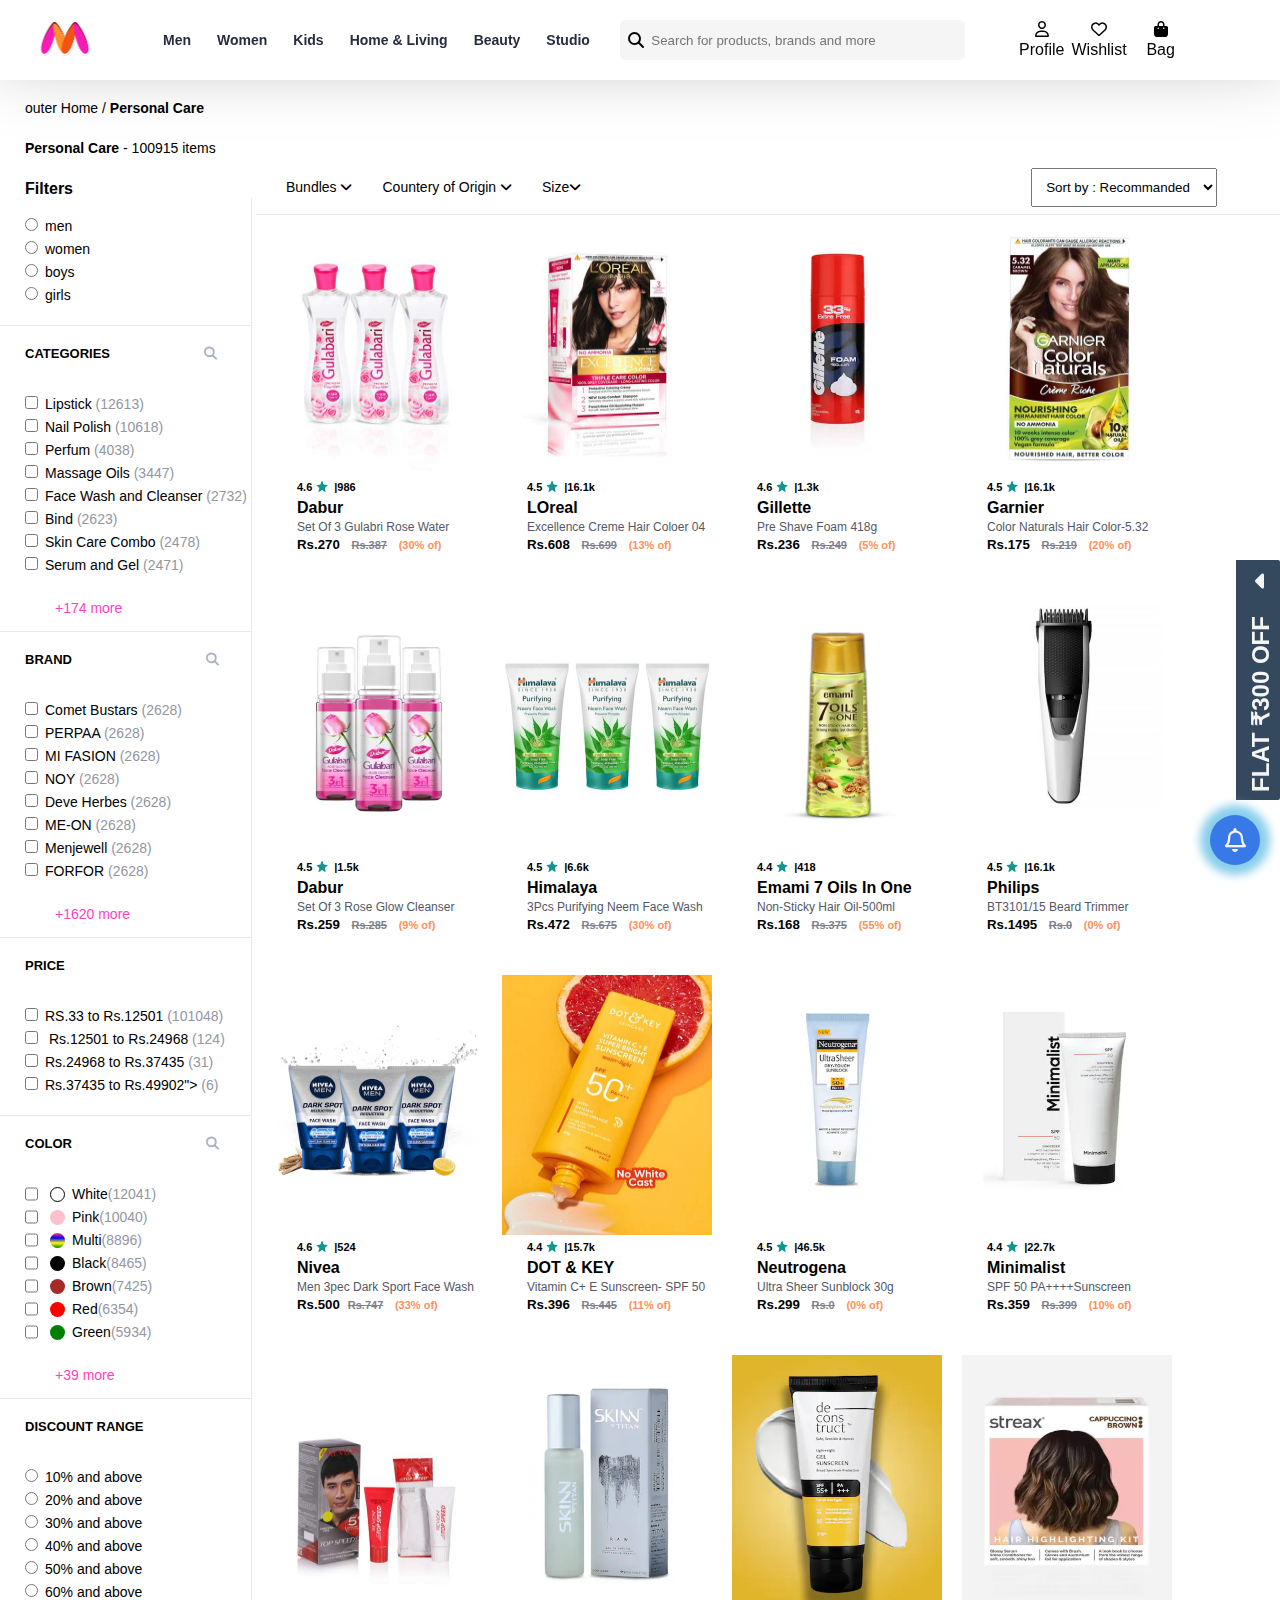
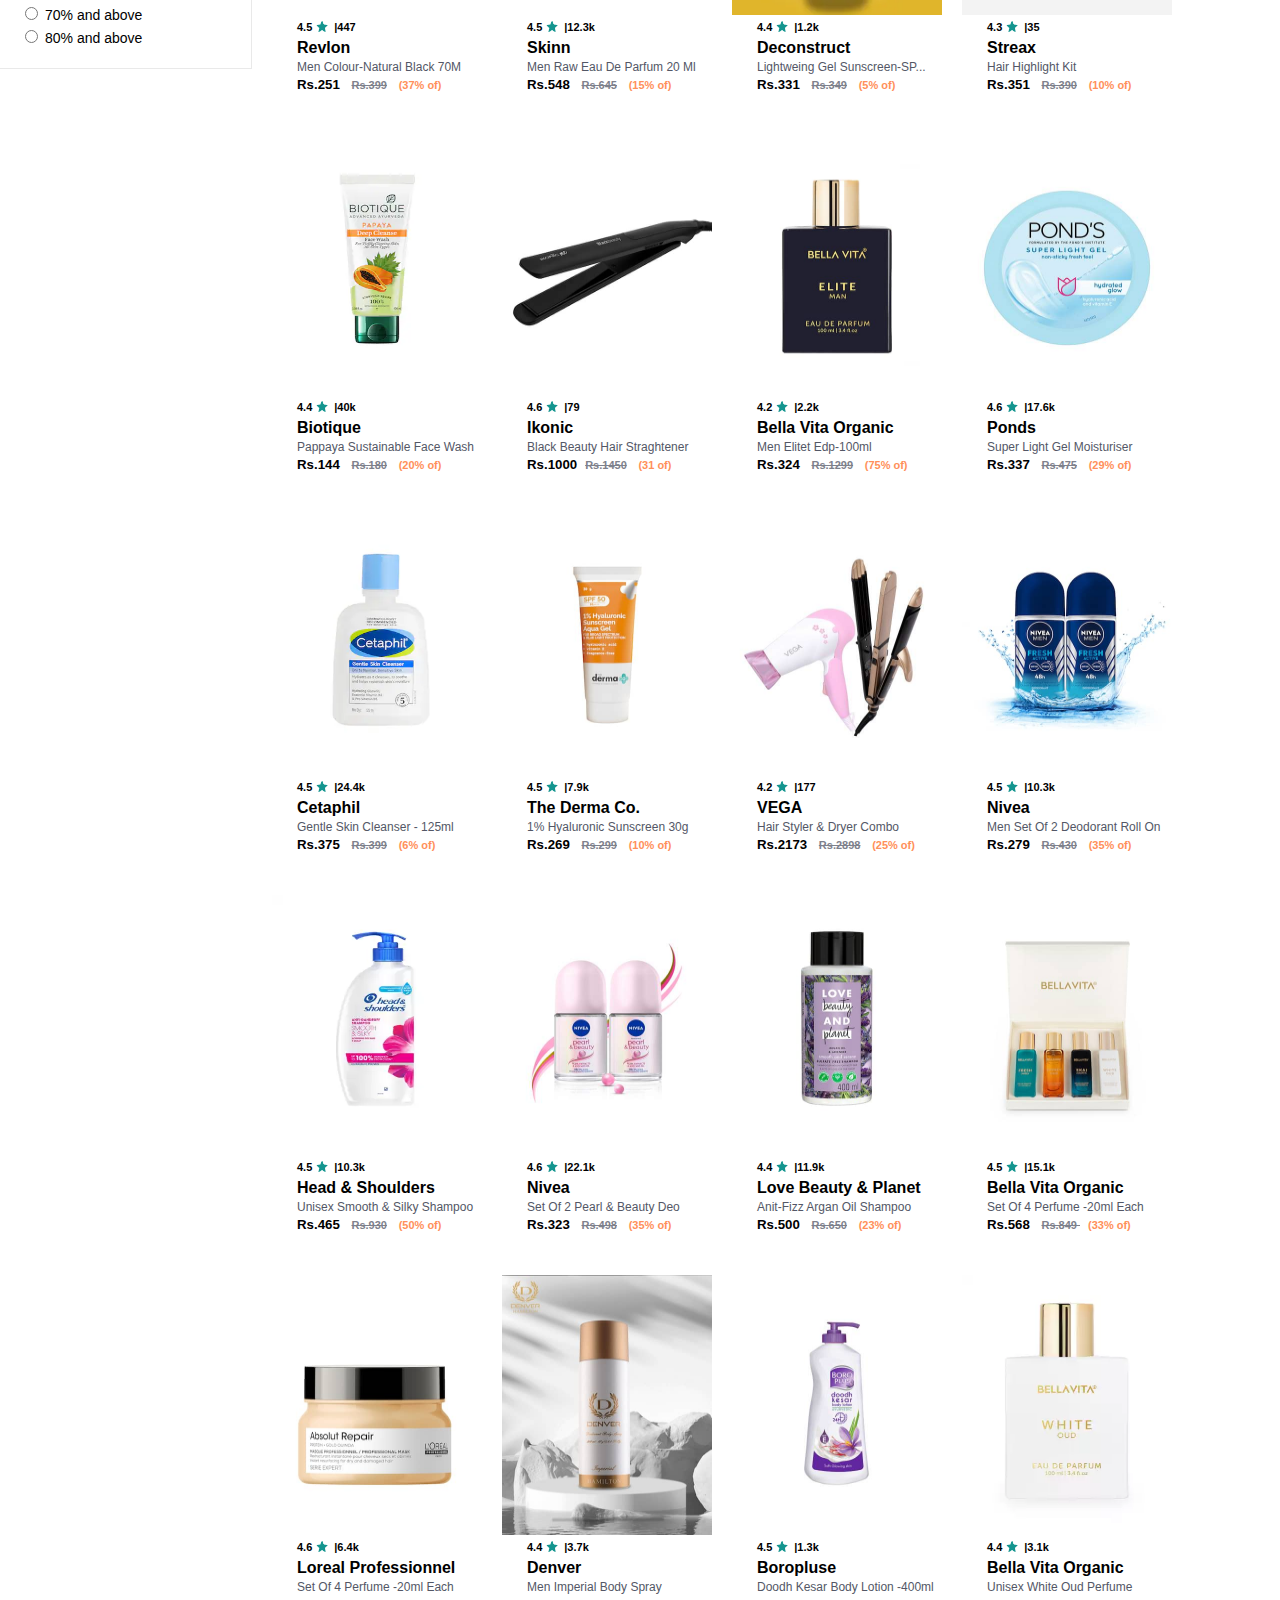
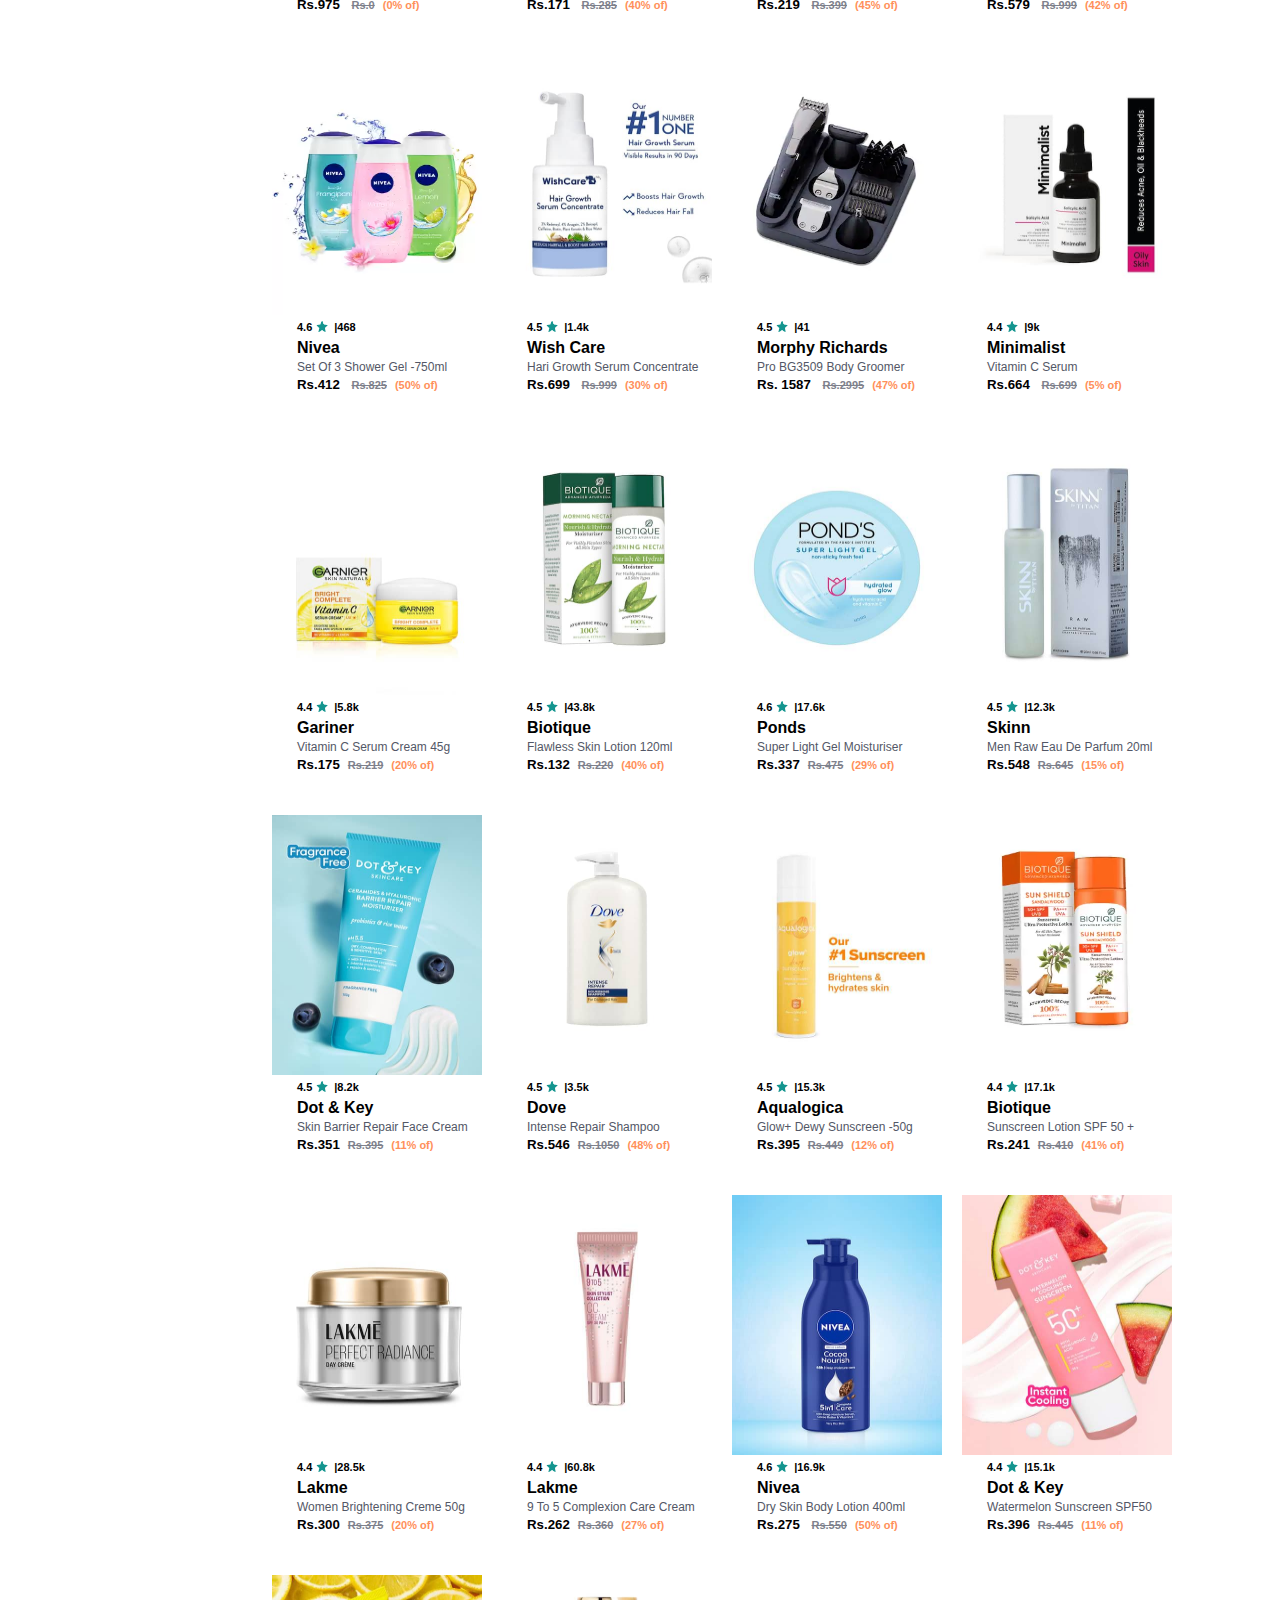
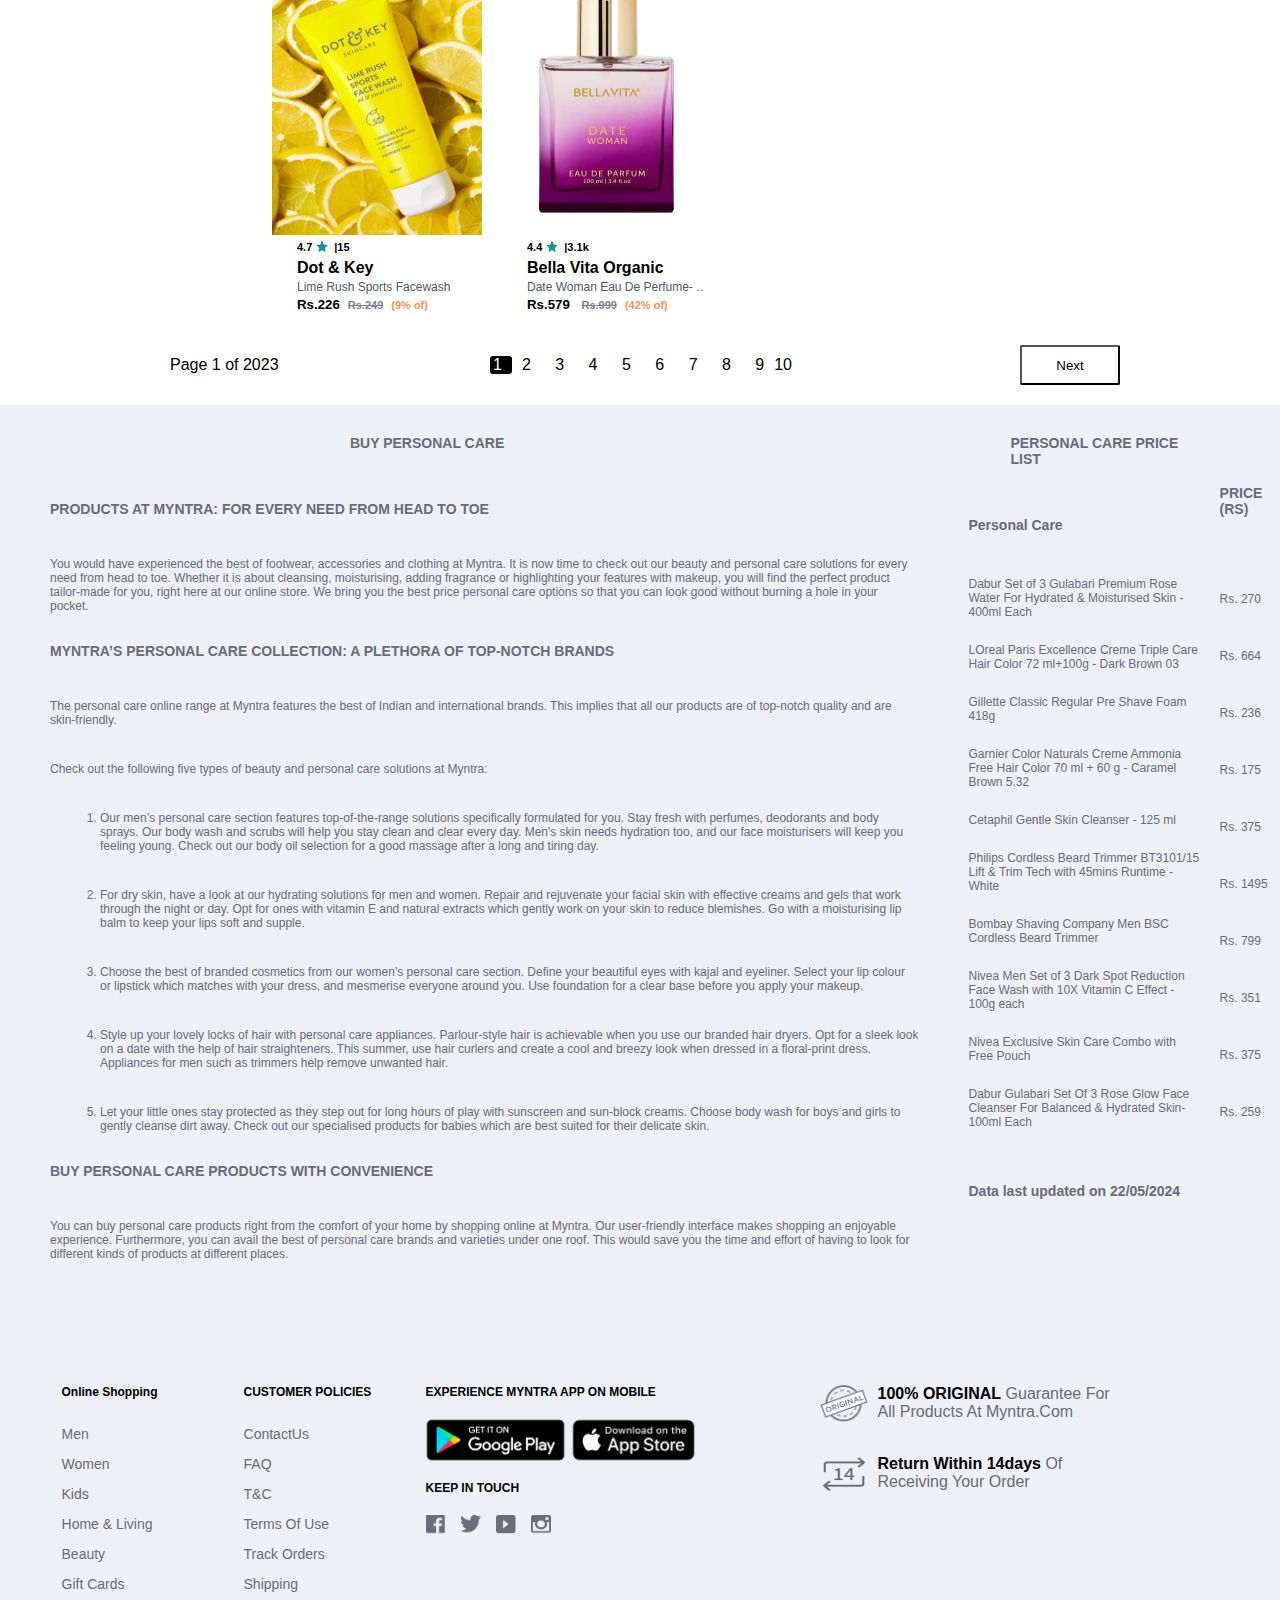
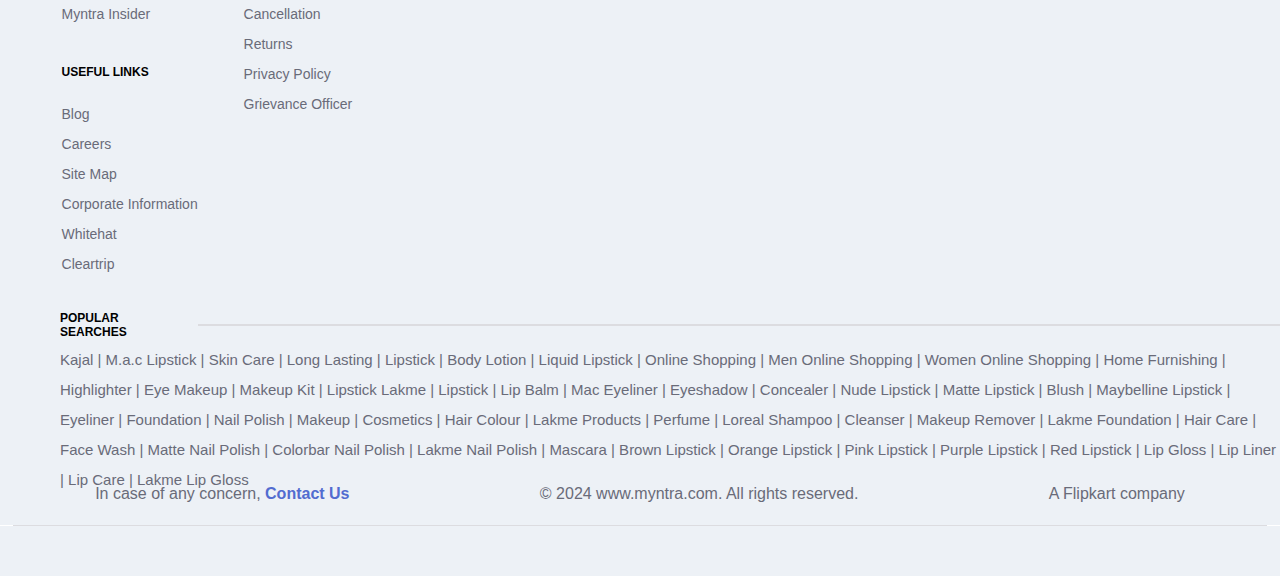
==== Beauty Products.html @ e8048ef2 "first websitet" ====
<html>

<head>
    <link rel="icon" href="imges/download_processed.png" type="imag/x-icon">
    <title>Buy Personal Care & Beauty Products Online at Best Price | Myntra</title>
    <link rel="stylesheet" href="css/styel.css">
    <link rel="stylesheet" href="https://cdnjs.cloudflare.com/ajax/libs/font-awesome/6.5.2/css/all.min.css" />
</head>

<body>

    <!-- header start -->
    <header>
        <a href="index.html">
            <div class="for-log"></div>
        </a>
        <div class="for-nav">
            <ul>
                <a href="">
                    <li>men</li>
                </a>
                <a href="women.html">
                    <li>women</li>
                </a>
                <a href="">
                    <li>kids</li>
                </a>
                <a href="Home and Living.html">
                    <li>home & living</li>
                </a>
                <a href="Beauty Products.html">
                    <li>beauty</li>
                </a>
                <a href="">
                    <li>studio</li>
                </a>
            </ul>
        </div>
        <div class="for-input">
            <div class="for-icon">
                <i class="fa-solid fa-magnifying-glass"></i>
            </div>
            <div class="for-main-input">
                <input type="text" placeholder="Search for products, brands and more">
            </div>
        </div>
        <div class="side-logo">

            <a href="">
                <div class="side-icon"> <i class="fa-regular fa-user"></i> Profile</div>
            </a>
            <a href="">
                <div class="side-icon"> <i class="fa-regular fa-heart"></i>Wishlist</div>
            </a>
            <a href="">
                <div class="side-icon"> <i class="fa-solid fa-bag-shopping"></i> Bag</div>
            </a>

        </div>
    </header>
    <!-- hedar end -->
    <!-- row1 start -->
    <div class="home-persol-care">outer

        <a href=""> Home / </a>
        <a href=""> <span style="font-weight: bold; color: black;">Personal Care</span></a>
    </div>
    <!-- row1 end -->

    <!-- row2 start -->
    <div class="home-persol-care"> <span style="font-weight: bold;"> Personal Care</span>
        - 100915 items</div>
    <!-- row2 end -->
    <div class="left-h">
        <h4 style="padding-left: 25px;">Filters</h4>
        <ul>
            <li>
                <input type="radio" value="same" name="kuch bhi" style="margin-right: 7px;"><a href="">men</a>
            </li>
            <li>
                <input type="radio" value="same" name="kuch bhi" style="margin-right: 7px;"><a href="">women</a>
            </li>
            <li>
                <input type="radio" value="same" name="kuch bhi" style="margin-right: 7px;"><a href="">boys</a>
            </li>
            <li>
                <input type="radio" value="same" name="kuch bhi" style="margin-right: 7px;"><a href="">girls</a>
            </li>
        </ul>
        <h3>CATEGORIES <span class="mag"><a href=""><i class="fa-solid fa-magnifying-glass"></i></a></span></h3>
        <ul>
            <li>
                <input type="checkbox" style="margin-right: 7px;"><a href="">Lipstick</a> <span
                    style="color: #94969f;">(12613)</span>
            </li>
            <li>
                <input type="checkbox" style="margin-right: 7px;"><a href="">Nail Polish</a> <span
                    style="color: #94969f;">(10618)</span>
            </li>
            <li>
                <input type="checkbox" style="margin-right: 7px;"><a href="">Perfum</a> <span
                    style="color: #94969f;">(4038)</span>
            </li>
            <li>
                <input type="checkbox" style="margin-right: 7px;"><a href="">Massage Oils</a> <span
                    style="color: #94969f;">(3447)</span>
            </li>
            <li>
                <input type="checkbox" style="margin-right: 7px;"><a href="">Face Wash and Cleanser</a> <span
                    style="color: #94969f;">(2732)</span>
            </li>
            <li>
                <input type="checkbox" style="margin-right: 7px;"><a href="">Bind</a> <span
                    style="color: #94969f;">(2623)</span>
            </li>
            <li>
                <input type="checkbox" style="margin-right: 7px;"><a href="">Skin Care Combo</a> <span
                    style="color: #94969f;">(2478)</span>
            </li>
            <li>
                <input type="checkbox" style="margin-right: 7px;"><a href="">Serum and Gel</a> <span
                    style="color: #94969f;">(2471)</span>
            </li>
            <p><a href="">+174 more</a></p>
        </ul>
        <h3>BRAND <span class="mag1"> <a href=""> <i class="fa-solid fa-magnifying-glass"></i></a> </span> </h3>
        <ul>
            <li>
                <input type="checkbox" style="margin-right: 7px;"><a href="">Comet Bustars</a> <span
                    style="color: #94969f;">(2628)</span>
            </li>
            <li>
                <input type="checkbox" style="margin-right: 7px;"><a href="">PERPAA</a> <span
                    style="color: #94969f;">(2628)</span>
            </li>
            <li>
                <input type="checkbox" style="margin-right: 7px;"><a href="">MI FASION</a> <span
                    style="color: #94969f;">(2628)</span>
            </li>
            <li>
                <input type="checkbox" style="margin-right: 7px;"><a href="">NOY</a> <span
                    style="color: #94969f;">(2628)</span>
            </li>
            <li>
                <input type="checkbox" style="margin-right: 7px;"><a href="">Deve Herbes</a> <span
                    style="color: #94969f;">(2628)</span>
            </li>
            <li>
                <input type="checkbox" style="margin-right: 7px;"><a href="">ME-ON</a> <span
                    style="color: #94969f;">(2628)</span>
            </li>
            <li>
                <input type="checkbox" style="margin-right: 7px;"><a href="">Menjewell</a> <span
                    style="color: #94969f;">(2628)</span>
            </li>
            <li>
                <input type="checkbox" style="margin-right: 7px;"><a href="">FORFOR</a> <span
                    style="color: #94969f;">(2628)</span>
            </li>
            <p><a href="">+1620 more</a></p>
        </ul>
        <h3>PRICE</h3>
        <ul>
            <li>
                <input type="checkbox" style="margin-right: 7px;"><a href="">RS.33 to Rs.12501</a> <span
                    style="color: #94969f;">(101048)</span>
            </li>
            <li>
                <input type="checkbox" style="margin-right: 7px;"><a href=""> Rs.12501 to Rs.24968</a> <span
                    style="color: #94969f;">(124)</span>
            </li>
            <li>
                <input type="checkbox" style="margin-right: 7px;"><a href="">Rs.24968 to Rs.37435</a> <span
                    style="color: #94969f;">(31)</span>
            </li>
            <li>
                <input type="checkbox" style="margin-right: 7px;"><a href="">Rs.37435 to Rs.49902"></a> <span
                    style="color: #94969f;">(6)</span>
            </li>
        </ul>
        <h3>COLOR <span class="mag1"><a href=""> <i class="fa-solid fa-magnifying-glass"></i></a></span></h3>
        <ul class="cb">
            <li>
                <input type="checkbox" style="margin-right: 12px;">
                <div class="circle" style="background-color: white; border: 1px solid black;"></div><a href="">White</a>
                <span style="color: #94969f;">(12041)</span>
            </li>
            <li>
                <input type="checkbox" style="margin-right: 12px;">
                <div class="circle" style="background-color: pink;"></div><a href="">Pink</a> <span
                    style="color: #94969f;">(10040)</span>
            </li>
            <li>
                <input type="checkbox" style="margin-right: 12px;">
                <div class="circle1"></div><a href="">Multi</a> <span style="color: #94969f;">(8896)</span>
            </li>
            <li>
                <input type="checkbox" style="margin-right: 12px;">
                <div class="circle" style="background-color: black;"></div><a href="">Black</a> <span
                    style="color: #94969f;">(8465)</span>
            </li>
            <li>
                <input type="checkbox" style="margin-right: 12px;">
                <div class="circle" style="background-color: brown;"></div><a href="">Brown</a> <span
                    style="color: #94969f;">(7425)</span>
            </li>
            <li>
                <input type="checkbox" style="margin-right: 12px;">
                <div class="circle" style="background-color: red;"></div><a href="">Red</a> <span
                    style="color: #94969f;">(6354)</span>
            </li>
            <li>
                <input type="checkbox" style="margin-right: 12px;">
                <div class="circle" style="background-color: green;"></div><a href="">Green</a> <span
                    style="color: #94969f;">(5934)</span>
            </li>
            <p><a href="">+39 more</a></p>
        </ul>
        <h3>DISCOUNT RANGE</h3>
        <ul>
            <li>
                <input type="radio" style="margin-right: 7px;" value="same"><a href="">10% and above</a>
            </li>
            <li>
                <input type="radio" style="margin-right: 7px;" value="same"><a href="">20% and above</a>
            </li>
            <li>
                <input type="radio" style="margin-right: 7px;" value="same"><a href="">30% and above</a>
            </li>
            <li>
                <input type="radio" style="margin-right: 7px;" value="same"><a href="">40% and above</a>
            </li>
            <li>
                <input type="radio" style="margin-right: 7px;" value="same"><a href="">50% and above</a>
            </li>
            <li>
                <input type="radio" style="margin-right: 7px;" value="same"><a href="">60% and above</a>
            </li>
            <li>
                <input type="radio" style="margin-right: 7px;" value="same"><a href="">70% and above</a>
            </li>
            <li>
                <input type="radio" style="margin-right: 7px;" value="same"><a href="">80% and above</a>
            </li>
        </ul>
    </div>
    <div class="right-h">
        <div>
            <p><a href="">Bundles <span><i class="fa-solid fa-angle-down"></i></span></a></p>
        </div>
        <div>
            <p><a href="">Countery of Origin <span><i class="fa-solid fa-angle-down"></i></span></a></p>
        </div>
        <div>
            <p><a href="">Size<span><i class="fa-solid fa-angle-down"></i></span></a></p>
        </div>
        <div class="os">
            <select style="padding: 10px;">
                <option> Sort by : <span style="font-weight: bold;">Recommanded</span></option>
                <option>Recommanded</option>
                <option>What's New</option>
                <option> Popularity </option>
            </select>
        </div>
    </div>
    <div class="right-h2">

        <div class="kat">
            <a href=""><img
                    src="imges/07709a9c-7da8-499a-8779-025ff24c00141666175707023-Dabur-Set-of-3-Gulabari-Premium-Rose-Water-For-All-Skin-Type-1.jpg"
                    class="ktimg"></a>
            <div class="wls">
                4.6 <div class="jhg"></div>|986
            </div>
            <h4>dabur</h4>
            <p>set of 3 gulabri rose water</p>
            <h5>Rs.270 <span
                    style="color: #7e818c; font-size: 11px; padding: 0px 8px; text-decoration: line-through;">Rs.387</span>
                <span style="color: #ff905a; font-size: 11px;">(30% of)</span>
            </h5>
        </div>

        <div class="kat">
            <a href=""><img
                    src="imges/18bdc7a8-4fc5-4fd9-96fd-d21afe2199711700132247420-LOreal-Paris-Excellence-Creme-Triple-Care-Hair-Color-72-ml10-1.jpg"
                    class="ktimg"></a>
            <div class="wls">
                4.5<div class="jhg"></div>|16.1k
            </div>
            <h4>LOreal</h4>
            <p>excellence Creme hair coloer 04</p>
            <h5>Rs.608 <span
                    style="color: #7e818c; font-size: 11px; padding: 0px 8px; text-decoration: line-through;">Rs.699</span>
                <span style="color: #ff905a; font-size: 11px;">(13% of)</span>
            </h5>
        </div>
        <div class="kat">
            <a href=""><img
                    src="imges/27ceea8f-8477-4835-83d6-cc144f7101d51624534309335-Gillette-Men-Shaving-Essentials-9541624534308494-1.webp"
                    class="ktimg"></a>
            <div class="wls">
                4.6<div class="jhg"></div>|1.3k
            </div>
            <h4>gillette</h4>
            <p> pre shave foam 418g</p>
            <h5>Rs.236 <span
                    style="color: #7e818c; font-size: 11px; padding: 0px 8px; text-decoration: line-through;">Rs.249</span>
                <span style="color: #ff905a; font-size: 11px;">(5% of)</span>
            </h5>
        </div>

        <div class="kat">
            <a href=""><img
                    src="imges/b9d91904-6e23-4ea5-a55e-b791c8e044081688382133305GarnierColorNaturalsCremeAmmoniaFreeHairColor70ml60g-Caramel1 (1).jpg"
                    class="ktimg"></a>
            <div class="wls">
                4.5<div class="jhg"></div>|16.1k
            </div>
            <h4>garnier</h4>
            <p>color naturals hair color-5.32</p>
            <h5>Rs.175 <span
                    style="color: #7e818c; font-size: 11px; padding: 0px 8px; text-decoration: line-through;">Rs.219</span>
                <span style="color: #ff905a; font-size: 11px;">(20% of)</span>
            </h5>
        </div>


        <div class="kat">
            <a href=""><img
                    src="imges/962f017f-6373-4ab8-94c9-d5fb4090c09b1695986592655DaburGulabariSetOf3RoseGlowFaceCleanserForBalancedHydratedSk1.webp"
                    class="ktimg"></a>
            <div class="wls">
                4.5<div class="jhg"></div>|1.5k
            </div>
            <h4>dabur</h4>
            <p>set of 3 rose glow cleanser</p>
            <h5>Rs.259 <span
                    style="color: #7e818c; font-size: 11px; padding: 0px 8px; text-decoration: line-through;">Rs.285</span>
                <span style="color: #ff905a; font-size: 11px;">(9% of)</span>
            </h5>
        </div>

        <div class="kat">
            <a href=""><img
                    src="imges/6820c712-6096-47a3-9a28-dd697e4cd46a1700116224101HimalayaSetof3PurifyingNeemFaceWashwithNeemTurmeric-150mleac1.jpg"
                    class="ktimg"></a>
            <div class="wls">
                4.5<div class="jhg"></div>|6.6k
            </div>
            <h4>himalaya</h4>
            <p>3Pcs purifying neem face wash</p>
            <h5>Rs.472 <span
                    style="color: #7e818c; font-size: 11px; padding: 0px 8px; text-decoration: line-through;">Rs.675</span>
                <span style="color: #ff905a; font-size: 11px;">(30% of)</span>
            </h5>
        </div>

        <div class="kat">
            <a href=""><img
                    src="imges/817491ef-96b6-47b1-85b4-75c434710c4f1702881131962-Emami-7-OILS-IN-ONE-Non-Sticky-Hair-Oil-500ml-82517028811316-1.jpg"
                    class="ktimg"></a>
            <div class="wls">
                4.4<div class="jhg"></div>|418
            </div>
            <h4>emami 7 oils in one </h4>
            <p>non-sticky hair oil-500ml</p>
            <h5>Rs.168 <span
                    style="color: #7e818c; font-size: 11px; padding: 0px 8px; text-decoration: line-through;">Rs.375</span>
                <span style="color: #ff905a; font-size: 11px;">(55% of)</span>
            </h5>
        </div>

        <div class="kat">
            <a href=""><img
                    src="imges/e97689dd-24fb-4336-bba7-8b1ea7bb302f1633932426722-Philips-Men-BT310115-Series-3000-Beard-Trimmer---White-25616-1 (1).jpg"
                    class="ktimg"></a>
            <div class="wls">
                4.5<div class="jhg"></div>|16.1k
            </div>
            <h4>philips</h4>
            <p>BT3101/15 beard trimmer</p>
            <h5>Rs.1495 <span
                    style="color: #7e818c; font-size: 11px; padding: 0px 8px; text-decoration: line-through;">Rs.0</span>
                <span style="color: #ff905a; font-size: 11px;">(0% of)</span>
            </h5>
        </div>
        <div class="kat">
            <a href=""><img
                    src="imges/6a4ee65b-cf17-481c-8300-b3e19ab623461704882809974-Nivea-Men-Set-of-3-Dark-Spot-Reduction-Face-Wash-with-10X-Vi-1.jpg"
                    class="ktimg"></a>
            <div class="wls">
                4.6<div class="jhg"></div>|524
            </div>
            <h4>nivea</h4>
            <p>men 3pec dark sport face wash</p>
            <h5>Rs.500<span
                    style="color: #7e818c; font-size: 11px; padding: 0px 8px; text-decoration: line-through;">Rs.747</span>
                <span style="color: #ff905a; font-size: 11px;">(33% of)</span>
            </h5>
        </div>
        <div class="kat">
            <a href=""><img
                    src="imges/be76b165-2f9b-49c0-9a83-88d91b8964bd1715751325481-DOT--KEY-Vitamin-C--E-Sunscreen-SPF-50-PA-For-Glowing-Skin-1-1.jpg"
                    class="ktimg"></a>
            <div class="wls">
                4.4<div class="jhg"></div>|15.7k
            </div>
            <h4>DOT & KEY</h4>
            <p>vitamin c+ e sunscreen- SPF 50</p>
            <h5>Rs.396 <span
                    style="color: #7e818c; font-size: 11px; padding: 0px 8px; text-decoration: line-through;">Rs.445</span>
                <span style="color: #ff905a; font-size: 11px;">(11% of)</span>
            </h5>
        </div>
        <div class="kat">
            <a href=""><img
                    src="imges/775ed51d-cd8d-4845-a1f7-c2744b7365bf1711966508754-Neutrogena-UltraSheer-Dry-Touch-Sunblock---Sunscreen-SPF-50--1.webp"
                    class="ktimg"></a>
            <div class="wls">
                4.5<div class="jhg"></div>|46.5k
            </div>
            <h4>neutrogena</h4>
            <p>ultra sheer sunblock 30g</p>
            <h5>Rs.299 <span
                    style="color: #7e818c; font-size: 11px; padding: 0px 8px; text-decoration: line-through;">Rs.0</span>
                <span style="color: #ff905a; font-size: 11px;">(0% of)</span>
            </h5>
        </div>
        <div class="kat">
            <a href=""><img
                    src="imges/b66e8e05-af1a-4b10-897d-883a396e1b3f1693992445497-Minimalist-SPF-50-PA-Multi-Vitamin-Sunscreen-427169399244520-1.webp"
                    class="ktimg"></a>
            <div class="wls">
                4.4<div class="jhg"></div>|22.7k
            </div>
            <h4>minimalist</h4>
            <p>SPF 50 PA++++Sunscreen</p>
            <h5>Rs.359 <span
                    style="color: #7e818c; font-size: 11px; padding: 0px 8px; text-decoration: line-through;">Rs.399</span>
                <span style="color: #ff905a; font-size: 11px;">(10% of)</span>
            </h5>
        </div>

        <div class="kat">
            <a href=""><img
                    src="imges/b42179c5-ff0c-4104-8e98-3883dd3f3f8b1616674705614-Revlon-Women-Hair-Colour-2071616674705021-1.jpg"
                    class="ktimg"></a>
            <div class="wls">
                4.5<div class="jhg"></div>|447
            </div>
            <h4>revlon</h4>
            <p>men colour-natural black 70M</p>
            <h5>Rs.251 <span
                    style="color: #7e818c; font-size: 11px; padding: 0px 8px; text-decoration: line-through;">Rs.399</span>
                <span style="color: #ff905a; font-size: 11px;">(37% of)</span>
            </h5>
        </div>
        <div class="kat">
            <a href=""><img
                    src="imges/23eb9529-24f3-43ea-94c5-26cc89c517221658221866613SKINNbyTitanMenRawEaudeParfum20ml1.webp"
                    class="ktimg"></a>
            <div class="wls">
                4.5<div class="jhg"></div>|12.3k
            </div>
            <h4>skinn</h4>
            <p>men raw eau de parfum 20 ml</p>
            <h5>Rs.548 <span
                    style="color: #7e818c; font-size: 11px; padding: 0px 8px; text-decoration: line-through;">Rs.645</span>
                <span style="color: #ff905a; font-size: 11px;">(15% of)</span>
            </h5>
        </div>

        <div class="kat">
            <a href=""><img
                    src="imges/f43c3a1b-c99c-4d49-a31a-6a925495e6951710502180299-deconstruct-Lightweight-Gel-Sunscreen-SPF-55-PA-50gm-9501710-14 (1).webp"
                    class="ktimg"></a>
            <div class="wls">
                4.4<div class="jhg"></div>|1.2k
            </div>
            <h4>deconstruct</h4>
            <p>lightweing gel sunscreen-SP...</p>
            <h5>Rs.331 <span
                    style="color: #7e818c; font-size: 11px; padding: 0px 8px; text-decoration: line-through;">Rs.349</span>
                <span style="color: #ff905a; font-size: 11px;">(5% of)</span>
            </h5>
        </div>
        <div class="kat">
            <a href=""><img
                    src="imges/aae170bd-505a-41b6-a38c-8989df3a0cc21715255936675-Streax-DIY-Application-Hair-Highlighting-Kit---Cappuccino-Br-1.webp"
                    class="ktimg"></a>
            <div class="wls">
                4.3<div class="jhg"></div>|35
            </div>
            <h4>streax</h4>
            <p>hair highlight kit</p>
            <h5>Rs.351 <span
                    style="color: #7e818c; font-size: 11px; padding: 0px 8px; text-decoration: line-through;">Rs.390</span>
                <span style="color: #ff905a; font-size: 11px;">(10% of)</span>
            </h5>
        </div>

        <div class="kat">
            <a href=""><img
                    src="imges/3c6e6a2c-aab8-464d-aeaa-814608088f1d1702294084838BiotiqueBioPapayaVisiblyFlawlessSkinSustainableFaceWashForAl1 (1).webp"
                    class="ktimg"></a>
            <div class="wls">
                4.4<div class="jhg"></div>|40k
            </div>
            <h4>biotique</h4>
            <p>pappaya sustainable face wash</p>
            <h5>Rs.144 <span
                    style="color: #7e818c; font-size: 11px; padding: 0px 8px; text-decoration: line-through;">Rs.180</span>
                <span style="color: #ff905a; font-size: 11px;">(20% of)</span>
            </h5>
        </div>


        <div class="kat">
            <a href=""><img
                    src="imges/b23e1ba2-fb6a-4037-83b5-db14c7d5fe121706075396160-Ikonic-Me-Black-Beauty-Ceramic-Coated-Floating-Plates-Hair-I-1.jpg"
                    class="ktimg"></a>
            <div class="wls">
                4.6<div class="jhg"></div>|79
            </div>
            <h4>ikonic</h4>
            <p>black beauty hair straghtener</p>
            <h5>Rs.1000<span
                    style="color: #7e818c; font-size: 11px; padding: 0px 8px; text-decoration: line-through;">Rs.1450</span>
                <span style="color: #ff905a; font-size: 11px;">(31 of)</span>
            </h5>
        </div>

        <div class="kat">
            <a href=""><img
                    src="imges/cd661bc2-6af8-4dbd-a4cd-63ecba04a7ce1696485197779StreaxSetof2HairSerumPhilipsHairDryerFreeGiftsSmashboxWomenP1 (1).jpg"
                    class="ktimg"></a>
            <div class="wls">
                4.2<div class="jhg"></div>|2.2k
            </div>
            <h4>bella vita organic</h4>
            <p>men elitet edp-100ml</p>
            <h5>Rs.324 <span
                    style="color: #7e818c; font-size: 11px; padding: 0px 8px; text-decoration: line-through;">Rs.1299</span>
                <span style="color: #ff905a; font-size: 11px;">(75% of)</span>
            </h5>
        </div>

        <div class="kat">
            <a href=""><img
                    src="imges/0e57e019-feb6-401e-a776-f08b373660e61653305050341-Ponds-Super-Light-Gel-Oil-Free-Moisturiser-With-Hyaluronic-A-1.jpg"
                    class="ktimg"></a>
            <div class="wls">
                4.6<div class="jhg"></div>|17.6k
            </div>
            <h4>ponds</h4>
            <p>super light gel moisturiser</p>
            <h5>Rs.337 <span
                    style="color: #7e818c; font-size: 11px; padding: 0px 8px; text-decoration: line-through;">Rs.475</span>
                <span style="color: #ff905a; font-size: 11px;">(29% of)</span>
            </h5>
        </div>


        <div class="kat">
            <a href=""><img
                    src="imges/3584bf5f-d3ee-4013-b961-824cbb335af61691475792332-Cetaphil-Gentle-Skin-Cleanser---125-ml-9391691475791959-1.webp"
                    class="ktimg"></a>
            <div class="wls">
                4.5<div class="jhg"></div>|24.4k
            </div>
            <h4>cetaphil</h4>
            <p>gentle skin cleanser - 125ml</p>
            <h5>Rs.375 <span
                    style="color: #7e818c; font-size: 11px; padding: 0px 8px; text-decoration: line-through;">Rs.399</span>
                <span style="color: #ff905a; font-size: 11px;">(6% of)</span>
            </h5>
        </div>

        <div class="kat">
            <a href=""><img
                    src="imges/91870122-9b75-4442-a3b3-c03f373c74f81705646371839-The-Derma-co-Unisex-Face-Sunscreen-9901705646371740-1.jpg"
                    class="ktimg"></a>
            <div class="wls">
                4.5<div class="jhg"></div>|7.9k
            </div>
            <h4> the derma co.</h4>
            <p>1% hyaluronic sunscreen 30g</p>
            <h5>Rs.269 <span
                    style="color: #7e818c; font-size: 11px; padding: 0px 8px; text-decoration: line-through;">Rs.299</span>
                <span style="color: #ff905a; font-size: 11px;">(10% of)</span>
            </h5>
        </div>



        <div class="kat">
            <a href=""><img
                    src="imges/59373c7e-2bcc-4d7f-9908-d63a8b457ac11687337777717-VEGA-Ultimate-Hair-Styling-3-In-1-Hair-Styler--Dryer-Combo-V-1.jpg"
                    class="ktimg"></a>
            <div class="wls">
                4.2<div class="jhg"></div>|177
            </div>
            <h4> VEGA</h4>
            <p>hair styler & dryer combo</p>
            <h5>Rs.2173 <span
                    style="color: #7e818c; font-size: 11px; padding: 0px 8px; text-decoration: line-through;">Rs.2898</span>
                <span style="color: #ff905a; font-size: 11px;">(25% of)</span>
            </h5>
        </div>



        <div class="kat">
            <a href=""><img
                    src="imges/6512b242-16e0-471a-8b76-61dc0c8d021e1704882781477-Nivea-Men-Set-Of-2-Fresh-Active-Deodorant-Roll-On-with-Ocean-1.jpg"
                    class="ktimg"></a>
            <div class="wls">
                4.5<div class="jhg"></div>|10.3k
            </div>
            <h4> nivea</h4>
            <p>men set of 2 deodorant roll on </p>
            <h5>Rs.279 <span
                    style="color: #7e818c; font-size: 11px; padding: 0px 8px; text-decoration: line-through;">Rs.430</span>
                <span style="color: #ff905a; font-size: 11px;">(35% of)</span>
            </h5>
        </div>



        <div class="kat">
            <a href=""><img
                    src="imges/87d0a455-f14a-4bf8-b828-3e07d07d1bc61711538844621-Head--Shoulders-Uniseex-Anti-Dandruff-Smooth--Silky-Shampoo--1.webp"
                    class="ktimg"></a>
            <div class="wls">
                4.5<div class="jhg"></div>|10.3k
            </div>
            <h4> head & shoulders</h4>
            <p>unisex smooth & silky shampoo </p>
            <h5>Rs.465 <span
                    style="color: #7e818c; font-size: 11px; padding: 0px 8px; text-decoration: line-through;">Rs.930</span>
                <span style="color: #ff905a; font-size: 11px;">(50% of)</span>
            </h5>
        </div>


        <div class="kat">
            <a href=""><img
                    src="imges/2323e531-e0f4-4dc5-878d-95240d64a5b61704882798880-Nivea-Women-Set-Of-2-Pearl--Beauty-Deodorant-Roll-On-with-Av-1.jpg"
                    class="ktimg"></a>
            <div class="wls">
                4.6<div class="jhg"></div>|22.1k
            </div>
            <h4>nivea</h4>
            <p>set of 2 pearl & beauty deo </p>
            <h5>Rs.323 <span
                    style="color: #7e818c; font-size: 11px; padding: 0px 8px; text-decoration: line-through;">Rs.498</span>
                <span style="color: #ff905a; font-size: 11px;">(35% of)</span>
            </h5>
        </div>

        <div class="kat">
            <a href=""><img
                    src="imges/504b4d1e-664b-46bd-a97c-f4e99612427c1715158232595-Love-Beauty--Planet-Smooth--Serene-Anti-Frizz-Argan-Oil-Sham-1 (1).jpg"
                    class="ktimg"></a>
            <div class="wls">
                4.4<div class="jhg"></div>|11.9k
            </div>
            <h4>love beauty & planet</h4>
            <p>anit-fizz argan oil shampoo</p>
            <h5>Rs.500 <span
                    style="color: #7e818c; font-size: 11px; padding: 0px 8px; text-decoration: line-through;">Rs.650</span></span>
                <span style="color: #ff905a; font-size: 11px;">(23% of)</span>
            </h5>
        </div>


        <div class="kat">
            <a href=""><img
                    src="imges/59f8b7f6-e5a2-43ef-899e-eb2bfa970d1c1713522048892-Bella-Vita-Organic-Luxury-Set-of-4-Perfume---20ml-each-11717-1 (1).jpg"
                    class="ktimg"></a>
            <div class="wls">
                4.5<div class="jhg"></div>|15.1k
            </div>
            <h4>bella vita organic</h4>
            <p>set of 4 perfume -20ml each</p>
            <h5>Rs.568 <span
                    style="color: #7e818c; font-size: 11px; padding: 0px 8px; text-decoration: line-through;">Rs.849
                </span><span style="color: #ff905a; font-size: 11px;">(33% of)</span></h5>
        </div>



        <div class="kat">
            <a href=""><img
                    src="imges/de676bbc-cbe4-433a-a3b2-401831f851fe1704280023267-LOreal-Professionnel-Absolut-Repair-Hair-Mask-with-Gold-Quin-1.jpg"
                    class="ktimg"></a>
            <div class="wls">
                4.6<div class="jhg"></div>|6.4k
            </div>
            <h4>loreal professionnel</h4>
            <p>set of 4 perfume -20ml each</p>
            <h5>Rs.975 <span
                    style="color: #7e818c; font-size: 11px; padding: 0px 8px; text-decoration: line-through;">Rs.0</span><span
                    style="color: #ff905a; font-size: 11px;">(0% of)</span></h5>
        </div>

        <div class="kat">
            <a href=""><img
                    src="imges/65db9427-b189-4406-bb2f-b0ad6c1a305a1678861765524-Denver-Men-Imperial-Deodorant-Body-Spray-200-ml-460167886176-5.jpg"
                    class="ktimg"></a>
            <div class="wls">
                4.4<div class="jhg"></div>|3.7k
            </div>
            <h4>denver</h4>
            <p>men imperial body spray</p>
            <h5>Rs.171 <span
                    style="color: #7e818c; font-size: 11px; padding: 0px 8px; text-decoration: line-through;">Rs.285</span><span
                    style="color: #ff905a; font-size: 11px;">(40% of)</span></h5>
        </div>

        <div class="kat">
            <a href=""><img
                    src="imges/a157dfae-63ad-4294-bb8a-8e14a78963d91697101706486-BOROPLUS-Doodh-Kesar-Body-Lotion-with-Vitamin-E-for-Soft-Glo-1.jpg"
                    class="ktimg"></a>
            <div class="wls">
                4.5<div class="jhg"></div>|1.3k
            </div>
            <h4>boropluse</h4>
            <p>doodh kesar body lotion -400ml</p>
            <h5>Rs.219 <span
                    style="color: #7e818c; font-size: 11px; padding: 0px 8px; text-decoration: line-through;">Rs.399</span><span
                    style="color: #ff905a; font-size: 11px;">(45% of)</span></h5>
        </div>

        <div class="kat">
            <a href=""><img
                    src="imges/cd2ecf63-eb67-48af-a9f1-e558d19bb0961712318149787-Bella-Vita-Organic-Unisex-White-Oud-Perfume-100-ml-497171231-1.webp"
                    class="ktimg"></a>
            <div class="wls">
                4.4<div class="jhg"></div>|3.1k
            </div>
            <h4>bella vita organic</h4>
            <p>unisex white oud perfume</p>
            <h5>Rs.579 <span
                    style="color: #7e818c; font-size: 11px; padding: 0px 8px; text-decoration: line-through;">Rs.999</span><span
                    style="color: #ff905a; font-size: 11px;">(42% of)</span></h5>
        </div>

        <div class="kat">
            <a href=""><img
                    src="imges/19773293-1a34-4330-814a-1c9d9bef69371704882788174-Nivea-Set-Of-3-Shower-Gel---Water-Lily--Oil--Lemon--Oil--Fra-1.webp"
                    class="ktimg"></a>
            <div class="wls">
                4.6<div class="jhg"></div>|468
            </div>
            <h4>nivea</h4>
            <p>set of 3 shower gel -750ml</p>
            <h5>Rs.412 <span
                    style="color: #7e818c; font-size: 11px; padding: 0px 8px; text-decoration: line-through;">Rs.825</span><span
                    style="color: #ff905a; font-size: 11px;">(50% of)</span></h5>
        </div>

        <div class="kat">
            <a href=""><img
                    src="imges/a394ea26-c725-4198-a275-160bc4f6770a1710919657377-WishCare-Hair-Growth-Serum-Concentrate---30ml-15217109196569-1 (1).jpg"
                    class="ktimg"></a>
            <div class="wls">
                4.5<div class="jhg"></div>|1.4k
            </div>
            <h4>wish care</h4>
            <p>hari growth serum concentrate</p>
            <h5>Rs.699 <span
                    style="color: #7e818c; font-size: 11px; padding: 0px 8px; text-decoration: line-through;">Rs.999</span><span
                    style="color: #ff905a; font-size: 11px;">(30% of)</span></h5>
        </div>

        <div class="kat">
            <a href=""><img
                    src="imges/15ab52f9-7c15-4ba3-8de9-4f7531af4ed71689071469743-Morphy-Richards-Kingsman-Pro-BG3509-12-in-1-Body-Groomer---B-1 (1).webp"
                    class="ktimg"></a>
            <div class="wls">
                4.5<div class="jhg"></div>|41
            </div>
            <h4>morphy richards</h4>
            <p>pro BG3509 body groomer</p>
            <h5>Rs. 1587 <span
                    style="color: #7e818c; font-size: 11px; padding: 0px 8px; text-decoration: line-through;">Rs.2995</span><span
                    style="color: #ff905a; font-size: 11px;">(47% of)</span></h5>
        </div>

        <div class="kat">
            <a href=""><img
                    src="imges/ac943184-9297-40fb-be05-97924c67b0331650618299775Minimalist2SalicylicAcidSerumBHA30ml1.jpg"
                    class="ktimg"></a>
            <div class="wls">
                4.4<div class="jhg"></div>|9k
            </div>
            <h4>minimalist</h4>
            <p>vitamin c serum</p>
            <h5>Rs.664 <span
                    style="color: #7e818c; font-size: 11px; padding: 0px 8px; text-decoration: line-through;">Rs.699</span><span
                    style="color: #ff905a; font-size: 11px;">(5% of)</span></h5>
        </div>

        <div class="kat">
            <a href=""><img
                    src="imges/449885ab-b317-4ce0-99e4-9425d5d237061689057095611-Garnier-Bright-Complete-Vitamin-C-Serum-Cream-45-g-376168905-1 (1).jpg"
                    class="ktimg"></a>
            <div class="wls">
                4.4<div class="jhg"></div>|5.8k
            </div>
            <h4>gariner</h4>
            <p>vitamin c serum cream 45g</p>
            <h5>Rs.175<span
                    style="color: #7e818c; font-size: 11px; padding: 0px 8px; text-decoration: line-through;">Rs.219</span><span
                    style="color: #ff905a; font-size: 11px;">(20% of)</span></h5>
        </div>

        <div class="kat">
            <a href=""><img
                    src="imges/eff0bd09-ae05-4d8f-9e39-7462eb45423e1702294086327BiotiqueBioMorningNectarFlawlessSustainableSkinLotion120ml1.jpg"
                    class="ktimg"></a>
            <div class="wls">
                4.5<div class="jhg"></div>|43.8k
            </div>
            <h4>biotique</h4>
            <p>flawless skin lotion 120ml</p>
            <h5>Rs.132<span
                    style="color: #7e818c; font-size: 11px; padding: 0px 8px; text-decoration: line-through;">Rs.220</span><span
                    style="color: #ff905a; font-size: 11px;">(40% of)</span></h5>
        </div>


        <div class="kat">
            <a href=""><img
                    src="imges/0e57e019-feb6-401e-a776-f08b373660e61653305050341-Ponds-Super-Light-Gel-Oil-Free-Moisturiser-With-Hyaluronic-A-1.jpg"
                    class="ktimg"></a>
            <div class="wls">
                4.6<div class="jhg"></div>|17.6k
            </div>
            <h4>ponds</h4>
            <p>super light gel moisturiser</p>
            <h5>Rs.337<span
                    style="color: #7e818c; font-size: 11px; padding: 0px 8px; text-decoration: line-through;">Rs.475</span><span
                    style="color: #ff905a; font-size: 11px;">(29% of)</span></h5>
        </div>

        <div class="kat">
            <a href=""><img
                    src="imges/23eb9529-24f3-43ea-94c5-26cc89c517221658221866613SKINNbyTitanMenRawEaudeParfum20ml1.jpg"
                    class="ktimg"></a>
            <div class="wls">
                4.5<div class="jhg"></div>|12.3k
            </div>
            <h4>skinn</h4>
            <p>men raw eau de parfum 20ml</p>
            <h5>Rs.548<span
                    style="color: #7e818c; font-size: 11px; padding: 0px 8px; text-decoration: line-through;">Rs.645</span><span
                    style="color: #ff905a; font-size: 11px;">(15% of)</span></h5>
        </div>

        <div class="kat">
            <a href=""><img
                    src="imges/9337aad9-a883-463b-adcb-090e14fca4091715751309856-DOT--KEY-Barrier-Repair-Hydrating-pH55-Face-Cream-with-Ceram-1.jpg"></a>
            <div class="wls">
                4.5<div class="jhg"></div>|8.2k
            </div>
            <h4>dot & key</h4>
            <p>skin barrier repair face cream</p>
            <h5>Rs.351<span
                    style="color: #7e818c; font-size: 11px; padding: 0px 8px; text-decoration: line-through;">Rs.395</span><span
                    style="color: #ff905a; font-size: 11px;">(11% of)</span></h5>
        </div>

        <div class="kat">
            <a href=""><img
                    src="imges/94b4a46a-49a3-4cbc-b965-36830c1f0d361685618997734DoveIntenseRepairShampoo1l1.jpg"></a>
            <div class="wls">
                4.5<div class="jhg"></div>|3.5k
            </div>
            <h4>dove</h4>
            <p>intense repair shampoo</p>
            <h5>Rs.546<span
                    style="color: #7e818c; font-size: 11px; padding: 0px 8px; text-decoration: line-through;">Rs.1050</span><span
                    style="color: #ff905a; font-size: 11px;">(48% of)</span></h5>
        </div>

        <div class="kat">
            <a href=""><img
                    src="imges/173df608-da82-42f4-b95a-6a3921fe80c31712052704722-Aqualogica-Glow-Dewy-SPF-50-PA-Sunscreen-With-UVAB--Blue-Lig-11.jpg"></a>
            <div class="wls">
                4.5<div class="jhg"></div>|15.3k
            </div>
            <h4>aqualogica</h4>
            <p>glow+ dewy sunscreen -50g</p>
            <h5>Rs.395<span
                    style="color: #7e818c; font-size: 11px; padding: 0px 8px; text-decoration: line-through;">Rs.449</span><span
                    style="color: #ff905a; font-size: 11px;">(12% of)</span></h5>
        </div>



        <div class="kat">
            <a href=""><img
                    src="imges/7907236e-cc24-4b3f-835f-750d46ea85611702294082326BiotiqueBioSandalwoodUltraSoothingUVAUVBSunscreenLotionSPF501.webp"></a>
            <div class="wls">
                4.4<div class="jhg"></div>|17.1k
            </div>
            <h4>biotique</h4>
            <p>sunscreen lotion SPF 50 +</p>
            <h5>Rs.241<span
                    style="color: #7e818c; font-size: 11px; padding: 0px 8px; text-decoration: line-through;">Rs.410</span><span
                    style="color: #ff905a; font-size: 11px;">(41% of)</span></h5>
        </div>

        <div class="kat">
            <a href=""><img
                    src="imges/8f50385f-bebc-4884-8ffa-c3199886e6511696595756096-Lakme-Absolute-Perfect-Radiance-Skin-Brightening-Light-Creme-1.jpg"></a>
            <div class="wls">
                4.4<div class="jhg"></div>|28.5k
            </div>
            <h4>lakme</h4>
            <p>women brightening creme 50g</p>
            <h5>Rs.300<span
                    style="color: #7e818c; font-size: 11px; padding: 0px 8px; text-decoration: line-through;">Rs.375</span><span
                    style="color: #ff905a; font-size: 11px;">(20% of)</span></h5>
        </div>

        <div class="kat">
            <a href=""><img
                    src="imges/95057b22-f197-4199-852f-40a77a53e6131713172619516-Lakme-9-to-5-Complexion-Care-SPF-30-CC-Cream---Beige-30-g-45-1.jpg"></a>
            <div class="wls">
                4.4<div class="jhg"></div>|60.8k
            </div>
            <h4>lakme</h4>
            <p>9 to 5 complexion care cream</p>
            <h5>Rs.262<span
                    style="color: #7e818c; font-size: 11px; padding: 0px 8px; text-decoration: line-through;">Rs.360</span><span
                    style="color: #ff905a; font-size: 11px;">(27% of)</span></h5>
        </div>


        <div class="kat">
            <a href=""><img
                    src="imges/aec57586-f352-4ba8-9d5f-4800dedde5441705404334791-Nivea-Unisex-Cocoa-Nourish-48h-Deep-Moisturising-For-Very-Dr-1.jpg"
                    class="ktimg"></a>
            <div class="wls">
                4.6<div class="jhg"></div>|16.9k
            </div>
            <h4>nivea</h4>
            <p>dry skin body lotion 400ml</p>
            <h5>Rs.275 <span
                    style="color: #7e818c; font-size: 11px; padding: 0px 8px; text-decoration: line-through;">Rs.550</span><span
                    style="color: #ff905a; font-size: 11px;">(50% of)</span></h5>
        </div>

        <div class="kat">
            <a href=""><img
                    src="imges/6baee8ab-96d5-47a5-8902-531bb47192201711970099835-DOT--KEY-Watermelon-Hyaluronic-SPF-50-PA-Dewy--100-No-White--1.jpg"></a>
            <div class="wls">
                4.4<div class="jhg"></div>|15.1k
            </div>
            <h4>dot & key</h4>
            <p>watermelon sunscreen SPF50</p>
            <h5>Rs.396<span
                    style="color: #7e818c; font-size: 11px; padding: 0px 8px; text-decoration: line-through;">Rs.445</span><span
                    style="color: #ff905a; font-size: 11px;">(11% of)</span></h5>
        </div>

        <div class="kat">
            <a href=""><img
                    src="imges/002f8043-8205-4785-8f03-947dd3a962981711533300453DotKeyLimeRushSportsFacewash-100ml1.jpg"></a>
            <div class="wls">
                4.7<div class="jhg"></div>|15
            </div>
            <h4>dot & key</h4>
            <p>lime rush sports facewash</p>
            <h5>Rs.226<span
                    style="color: #7e818c; font-size: 11px; padding: 0px 8px; text-decoration: line-through;">Rs.249</span><span
                    style="color: #ff905a; font-size: 11px;">(9% of)</span></h5>
        </div>


        <div class="kat">
            <a href=""><img
                    src="imges/9f9098a7-d352-4925-a178-db5632cb6e061712318228668-Bella-Vita-Organic-Date-Woman-Eau-De-Parfum---100-ml-4851712-1 (2).jpg"
                    class="ktimg"></a>
            <div class="wls">
                4.4<div class="jhg"></div>|3.1k
            </div>
            <h4>bella vita organic</h4>
            <p>date woman eau de perfume- ..</p>
            <h5>Rs.579 <span
                    style="color: #7e818c; font-size: 11px; padding: 0px 8px; text-decoration: line-through;">Rs.999</span><span
                    style="color: #ff905a; font-size: 11px;">(42% of)</span></h5>
        </div>

    </div>
    <div class="down-row">

        <div class="kebinet">Page 1 of 2023</div>
        <div class="kebinet" style="width: 400px; letter-spacing: 10px;"> <span
                style="background-color: black; color: white; margin: 0px 10px; text-align: center; border-radius: 3px; padding-left: 3px;">
                1</span> 2 3 4 5 6 7 8 9 <span style="letter-spacing: normal;"> 10 </span></div>
        <div class="kebinet">
            <button style="border-radius: 2px; margin-left: 30px; cursor: pointer;">Next</button>

        </div>

    </div>

    </div>

    <footer>
        <div class="out-body1">
            <div class="row12">
                <h3 style="margin-left: 300px;">BUY PERSONAL CARE</h3>
                <h3 style=> PRODUCTS AT MYNTRA: FOR EVERY NEED FROM HEAD TO TOE</h3>
                <p>You would have experienced the best of footwear, accessories and clothing at Myntra. It is now time
                    to check out our beauty and personal care solutions for every need from head to toe. Whether it is
                    about cleansing, moisturising, adding fragrance or highlighting your features with makeup, you will
                    find the perfect product tailor-made for you, right here at our online store. We bring you the best
                    price personal care options so that you can look good without burning a hole in your pocket.</p>

                <h3>MYNTRA’S PERSONAL CARE COLLECTION: A PLETHORA OF TOP-NOTCH BRANDS</h3>
                <p>The personal care online range at Myntra features the best of Indian and international brands. This
                    implies that all our products are of top-notch quality and are skin-friendly.</p>
                <p style="margin-top: 15px;">Check out the following five types of beauty and personal care solutions at
                    Myntra:</p>
                <ol>
                    <li>Our men’s personal care section features top-of-the-range solutions specifically formulated for
                        you. Stay fresh with perfumes, deodorants and body sprays. Our body wash and scrubs will help
                        you stay clean and clear every day. Men's skin needs hydration too, and our face moisturisers
                        will keep you feeling young. Check out our body oil selection for a good massage after a long
                        and tiring day.</li>
                    <li>For dry skin, have a look at our hydrating solutions for men and women. Repair and rejuvenate
                        your facial skin with effective creams and gels that work through the night or day. Opt for ones
                        with vitamin E and natural extracts which gently work on your skin to reduce blemishes. Go with
                        a moisturising lip balm to keep your lips soft and supple.</li>
                    <li>Choose the best of branded cosmetics from our women’s personal care section. Define your
                        beautiful eyes with kajal and eyeliner. Select your lip colour or lipstick which matches with
                        your dress, and mesmerise everyone around you. Use foundation for a clear base before you apply
                        your makeup.</li>
                    <li>Style up your lovely locks of hair with personal care appliances. Parlour-style hair is
                        achievable when you use our branded hair dryers. Opt for a sleek look on a date with the help of
                        hair straighteners. This summer, use hair curlers and create a cool and breezy look when dressed
                        in a floral-print dress. Appliances for men such as trimmers help remove unwanted hair.</li>
                    <li>Let your little ones stay protected as they step out for long hours of play with sunscreen and
                        sun-block creams. Choose body wash for boys and girls to gently cleanse dirt away. Check out our
                        specialised products for babies which are best suited for their delicate skin.</li>

                    <h3>BUY PERSONAL CARE PRODUCTS WITH CONVENIENCE</h3>

                    <p>You can buy personal care products right from the comfort of your home by shopping online at
                        Myntra. Our user-friendly interface makes shopping an enjoyable experience. Furthermore, you can
                        avail the best of personal care brands and varieties under one roof. This would save you the
                        time and effort of having to look for different kinds of products at different places.</p>
                </ol>
            </div>
            <div class="right-secton">
                <div class="row12">
                    <h3 style="margin-left: 42px;">PERSONAL CARE PRICE LIST</h3>
                    <h3>Personal Care</h3>
                    <ul>
                        <li>Dabur Set of 3 Gulabari Premium Rose Water For Hydrated & Moisturised Skin - 400ml Each</li>
                        <li>LOreal Paris Excellence Creme Triple Care Hair Color 72 ml+100g - Dark Brown 03</li>
                        <li>Gillette Classic Regular Pre Shave Foam 418g</li>
                        <li>Garnier Color Naturals Creme Ammonia Free Hair Color 70 ml + 60 g - Caramel Brown 5.32</li>
                        <li>Cetaphil Gentle Skin Cleanser - 125 ml</li>
                        <li>Philips Cordless Beard Trimmer BT3101/15 Lift & Trim Tech with 45mins Runtime - White</li>
                        <li>Bombay Shaving Company Men BSC Cordless Beard Trimmer</li>
                        <li>Nivea Men Set of 3 Dark Spot Reduction Face Wash with 10X Vitamin C Effect - 100g each</li>
                        <li>Nivea Exclusive Skin Care Combo with Free Pouch</li>
                        <li>Dabur Gulabari Set Of 3 Rose Glow Face Cleanser For Balanced & Hydrated Skin- 100ml Each
                        </li>
                        <h3 style="margin: 15px 0px 0px 0px;">Data last updated on 22/05/2024</h3>
                    </ul>
                </div>
                <div class="price">
                    <div class="row12">
                        <h3></h3>
                        <h3>PRICE (RS)</h3>
                        <ul>
                            <li style="margin-top: 55px;">Rs. 270</li>
                            <li>Rs. 664</li>
                            <li>Rs. 236</li>
                            <li>Rs. 175</li>
                            <li>Rs. 375</li>
                            <li>Rs. 1495</li>
                            <li>Rs. 799</li>
                            <li>Rs. 351</li>
                            <li> Rs. 375</li>
                            <li>Rs. 259</li>
                        </ul>

                    </div>
                </div>
            </div>
        </div>
        <!-- row8 start -->
        <div class="contant-text">
            <div class="main-online-shopping-part">
                <div class="parts">
                    <div class="input-text">
                        <h3 style="font-size: 12px; margin-bottom:20px; color: #000000;">online shopping</h3>
                        <ul>

                            <a href="">
                                <li>Men</li>
                            </a>
                            <a href="">
                                <li> Women</li>
                            </a>
                            <a href="">
                                <li> Kids</li>
                            </a>
                            <a href="">
                                <li>Home & Living</li>
                            </a>
                            <a href="">
                                <li>Beauty</li>
                            </a>
                            <a href="">
                                <li> Gift Cards</li>
                            </a>
                            <a href="">
                                <li> Myntra Insider</li>
                            </a>
                        </ul>
                    </div>
                    <div class="input-text">
                        <h3 style="font-size: 12px; margin-bottom:20px; margin-top: 20px; color: #000000;">USEFUL LINKS
                        </h3>
                        <ul>
                            <a href="">
                                <li> Blog</li>
                            </a>
                            <a href="">
                                <li> Careers</li>
                            </a>
                            <a href="">
                                <li> Site Map</li>
                            </a>
                            <a href="">
                                <li> Corporate Information</li>
                            </a>
                            <a href="">
                                <li> Whitehat</li>
                            </a>
                            <a href="">
                                <li>Cleartrip</li>
                            </a>
                        </ul>
                    </div>
                </div>
                <div class="parts">
                    <div class="input-text">
                        <h3 style="font-size: 12px; margin-bottom:20px; color: #000000;">CUSTOMER POLICIES</h3>
                        <ul>
                            <a href="">
                                <li>ContactUs</li>
                            </a>
                            <a href="">
                                <li>FAQ</li>
                            </a>
                            <a href="">
                                <li>T&C</li>
                            </a>
                            <a href="">
                                <li>Terms Of Use</li>
                            </a>
                            <a href="">
                                <li>Track Orders</li>
                            </a>
                            <a href="">
                                <li>Shipping</li>
                            </a>
                            <a href="">
                                <li>Cancellation</li>
                            </a>
                            <a href="">
                                <li>Returns </li>
                            </a>
                            <a href="">
                                <li>Privacy policy</li>
                            </a>
                            <a href="">
                                <li>Grievance Officer</li>
                            </a>
                        </ul>
                    </div>
                </div>
                <div class="parts3">
                    <h3 style="font-size: 12px; margin-bottom:20px; color: #000000;">EXPERIENCE MYNTRA APP ON MOBILE
                    </h3>
                    <div class="goole-img">
                        <div class="play-img">
                            <a href=""><img
                                    src="imges/80cc455a-92d2-4b5c-a038-7da0d92af33f1539674178924-google_play.png"
                                    alt=""></a>
                        </div>
                        <div class="app-img">
                            <a href=""><img
                                    src="imges/bc5e11ad-0250-420a-ac71-115a57ca35d51539674178941-apple_store.png"
                                    alt=""></a>
                        </div>
                    </div>
                    <h3 style="font-size: 12px; margin:20px 0px; color: #000000;">KEEP IN TOUCH</h3>
                    <div class="logo-outer">
                        <a href=""><img src="imges/d2bec182-bef5-4fab-ade0-034d21ec82e31574604275433-fb.png" alt=""></a>
                        <a href=""><img src="imges/f10bc513-c5a4-490c-9a9c-eb7a3cc8252b1574604275383-twitter.png"
                                alt=""></a>
                        <a href=""><img src="imges/a7e3c86e-566a-44a6-a733-179389dd87111574604275355-yt.png" alt=""></a>
                        <a href=""><img src="imges/b4fcca19-5fc1-4199-93ca-4cae3210ef7f1574604275408-insta.png"
                                alt=""></a>
                    </div>
                </div>
                <div class="parts4">
                    <div class="out-body">
                        <div class="left-icon">
                            <a href=""> <img src="imges/6c3306ca-1efa-4a27-8769-3b69d16948741574602902452-original.png"
                                    alt=""></a>
                        </div>
                        <div class="text"> <span style="font-weight: bold; color: #000000;">100% ORIGINAL</span>
                            guarantee
                            for <br> all products at myntra.com</div>

                    </div>
                    <div class="out-body" style="margin-top:20px;">
                        <div class="left-icon">
                            <a href=""> <img
                                    src="imges/becb1b16-86cc-4e78-bdc7-7801c17947831684737106127-Return-Window-image.png"></a>

                        </div>
                        <div class="text"> <span style="font-weight: bold; color: #000000;">Return within 14days</span>
                            of
                            <br> receiving your order
                        </div>
                    </div>
                </div>
            </div>

        </div>
        <!-- row8 end -->
        <!-- row9 start -->
        <div class="popular-outer">
            <div class="r1">
                <div class="for-text">POPULAR SEARCHES</div>
                <div class="for-line">
                    <div class="hr"></div>
                </div>
            </div>
            <div class="r2">
                <p>Kajal | M.a.c Lipstick | Skin Care | Long Lasting | Lipstick | Body Lotion | Liquid Lipstick | Online Shopping | Men
                    Online Shopping | Women Online Shopping | Home Furnishing | Highlighter | Eye Makeup | Makeup Kit | Lipstick
                    Lakme | Lipstick | Lip Balm | Mac Eyeliner | Eyeshadow | Concealer | Nude Lipstick | Matte Lipstick | Blush |
                    Maybelline Lipstick | Eyeliner | Foundation | Nail Polish | Makeup | Cosmetics | Hair Colour | Lakme Products |
                    Perfume | Loreal Shampoo | Cleanser | Makeup Remover | Lakme Foundation | Hair Care | Face Wash | Matte Nail 
                    Polish | Colorbar Nail Polish | Lakme Nail Polish | Mascara | Brown Lipstick | Orange Lipstick | Pink Lipstick |
                    Purple Lipstick | Red Lipstick | Lip Gloss | Lip Liner | Lip Care | Lakme Lip Gloss
                </p>
            </div>
        </div>
        <!-- row9 end -->
        <!-- row10 satar -->
        <div class="row10">
            <div class="input-row10">In case of any concern, <span style="color: #526cd0; font-weight: bold;"> <a
                        href=""> Contact Us</a> </span> </div>
            <a href="">
                <div class="input-row10" style="text-align: center;">© 2024 www.myntra.com. All rights reserved.</div>
            </a>
            <a href="">
                <div class="input-row10" style="text-align: right;">A Flipkart company</div>
            </a>
        </div>
        <!-- row10 end -->
        <!-- line start -->
        <div class="hr1"></div>
        <!-- line end -->
        <!-- row11 start -->
        <div class="ext-row"></div>
        <!-- row11 end -->

    </footer>
    <div class="side-imge">FLAT ₹300 OFF <a href="#"><i class="fa-solid fa-caret-right"></i></a></div>
    <div class="bell-imge"> <a href="#"><i class="fa-regular fa-bell"></i></i></a></div>
</body>

</html>
---- css/styel.css ----
* {
    margin: 0px;
    padding: 0px;
    text-decoration: none;
    /* list-style: none; */
    color: inherit;
    box-sizing: border-box;
    font-family: Assistant, -apple-system, BlinkMacSystemFont, Segoe UI, Roboto, Helvetica, Arial, sans-serif;
}

header {
    width: 100%;
    padding: 10px;
    background-color: #ffffff;
    box-shadow: 0px -38px 83px 0px rgba(0, 0, 0, 0.5);
    display: flex;
    align-items: center;
    position: sticky;
    top: 0px;
}

.for-log {
    width: 53px;
    height: 40px;
    background: url(../imges/MyntraWebSprite_27_01_2021.png);
    background-size: 1404px 105px;
    background-position: -462px 0;
    margin-left: 30px;
}

.for-nav ul {
    display: flex;
    gap: 26px;
    list-style: none;

}

.for-nav ul li {
    font-size: 14px;
    text-transform: capitalize;
    font-family: Assistant, -apple-system, BlinkMacSystemFont, Segoe UI, Roboto, Helvetica, Arial, sans-serif;
}

.for-nav {
    margin-left: 70px;
    color: #282c3f;
    font-weight: bold;
}

.for-input {
    width: 345px;
    height: 40px;
    background-color: #f5f5f6;
    margin-left: 30px;
    display: flex;
    border-radius: 5px;
}

.for-icon {
    height: 100%;
    width: 40px;
    /* background-color: blue; */
    display: flex;
    justify-content: center;
    align-items: center;
}

.for-main-input {
    height: 100%;
    width: 400px;
    /* background-color:yellow ; */
}

.for-main-input input {
    height: 100%;
    width: 100%;
    background-color: transparent;
    border: none;
    outline: none;
}

.side-logo {
    width: 210px;
    height: 60px;
    /* background-color: pink; */
    margin-left: 70px;
    display: flex;
    gap: 5%;
}

.side-icon {
    height: 100%;
    width: 30%;
    /* background-color: aquamarine; */
    display: flex;
    justify-content: center;
    align-items: center;
    flex-direction: column;
}

.side-icon i {
    margin-bottom: 4px;
}

.main-image {
    height: 334px;
    width: 1263px;

}

.main-image {
    height: 334px;
    width: 1263px;
    margin-top: 30px;

}

.main-image img {
    height: 334px;
    width: 1263px;
}

.medal-text {
    display: flex;
    width: 95%;
    height: 37px;
    /* background-color: darkgreen; */
    margin: 50px 0 10px 30px;
    text-transform: uppercase;
    letter-spacing: 5px;
    font-weight: bold;
    font-size: 25px;
    font-family: Assistant, -apple-system, BlinkMacSystemFont, Segoe UI, Roboto, Helvetica, Arial, sans-serif;
    color: #3e4152;
}

.mid-outer {
    height: 277px;
    width: 100%;
    /* background-color: darkcyan; */
    display: flex;
    flex-wrap: wrap;

}

.imgs {
    height: 277px;
    width: 210px;
    /* background-color: yellowgreen; */
    margin-top: 30px;
    display: flex;

}

.imgs img {
    height: 277px;
    width: 210px;
    /* background-color: yellowgreen; */
    /* margin-left:5px ; */
}

.grand-global {
    display: flex;
    width: 80%;
    height: 37px;
    /* background-color: darkgreen; */
    margin: 50px 0 10px 30px;
    text-transform: uppercase;
    letter-spacing: 5px;
    font-weight: bold;
    font-size: 25px;
    font-family: Assistant, -apple-system, BlinkMacSystemFont, Segoe UI, Roboto, Helvetica, Arial, sans-serif;
    color: #3e4152;
}

.shop-by {
    display: flex;
    width: 80%px;
    height: 37px;
    /* background-color: darkgreen; */
    margin: 50px 0 10px 30px;
    text-transform: uppercase;
    letter-spacing: 5px;
    font-weight: bold;
    font-size: 25px;
    font-family: Assistant, -apple-system, BlinkMacSystemFont, Segoe UI, Roboto, Helvetica, Arial, sans-serif;
    color: #3e4152;

}

.shop-imsges-outer {

    width: 100%;
    /* background-color: darkcyan; */
    margin: auto;
    margin-top: 20px;
    display: flex;
    flex-wrap: wrap;
    justify-content: center;

}

.shop-imsges-outer img {
    width: 200px;
    height: 275px;
    /* background-color: hotpink; */
    /* display: flex; */
}

.contant-text {
    height: 550px;
    width: 90%px;
    background-color: #edf1f6;
    display: flex;

}

.main-online-shopping-part {
    width: 90%;
    height: 550px;
    /* background-color: salmon; */
    margin-left: 50px;
    display: flex;
    font-family: Assistant, -apple-system, BlinkMacSystemFont, Segoe UI, Roboto, Helvetica, Arial, sans-serif;
}

.parts {
    width: 15%;
    height: 100%;
    margin: 0% 1%;
    padding-top: 30px;
    text-transform: capitalize;
    /* background-color: darkgoldenrod; */
}

.parts3 {
    width: 35%;
    height: 100%;
    margin: 0% 1%;
    padding-top: 30px;
    text-transform: capitalize;
    /* background-color: darkgoldenrod; */
}

.parts4 {
    width: 35%;
    height: 100%;
    margin: 0% 1%;
    padding-top: 30px;
    text-transform: capitalize;
    /* background-color: darkgoldenrod; */

}

.input-text {
    height: 50%;
    width: 100%;
    /* background-color: yellow; */
}

.input-text {
    height: 50%;
    width: 100%;
    /* background-color: sandybrown; */
}

.input-text ul li {
    list-style: none;
    font-size: 14px;
    line-height: 30px;
    color: #696b79;
}

.goole-img {
    height: 42px;
    width: 70%;
    /* background-color: darkslategray; */
    display: flex;
    gap: 3%;
}

.play-img {
    height: 100%;
    width: 55%;
    /* background-color: firebrick; */
    border-radius: 4px;
}

.play-img img {
    height: 100%;
    width: 139px;
    /* background-color: firebrick; */
    border-radius: 4px;
}

.app-img {
    height: 100%;
    width: 45%;
    /* background-color:darkgoldenrod; */
    border-radius: 4px;
}

.app-img img {
    height: 100%;
    width: 123px;
    /* background-color:darkgoldenrod; */
    border-radius: 4px;
}

.logo-outer {
    height: 40px;
    width: 100px;
    display: flex;

}

.logo-outer img {
    height: 20px;
    width: 20px;
    margin-right: 15px;
}

.out-body {
    width: 100%;
    height: 50px;
    /* background-color: forestgreen; */
    display: flex;

}

.left-icon {
    height: 40px;
    width: 48px;
    /* background-color: darkorange; */
}

.left-icon img {
    height: 40px;
    width: 48px;
}

.text {
    margin-left: 10px;
    color: #696b79;
    font-size: 16px;
}

.popular-outer {
    height: 170px;
    width: 100%;
    background-color: #edf1f6;
    padding-left: 60px;
    font-size: 12px;
    /* display: flex; */

}

.r1 {
    width: 100%;
    height: 40px;
    /* background-color: darkcyan; */
    display: flex;
    align-items: center;
}

.for-text {
    height: 100%;
    width: 10%;
    /* background-color: darkgoldenrod; */
    font-size: 12px;
    color: #000000;
    font-weight: bold;
    display: contents;
    align-items: center;
}

.for-line {
    height: 100%;
    width: 89%;
    /* background-color: darkgreen; */
    margin-left: 10px;
    display: flex;
    align-items: center;
}

.hr {
    height: 2px;
    width: 100%;
    background-color: #dcdce0;


}

.r2 {
    height: 90px;
    width: 100%;
    /* background-color: darkcyan; */
    color: #696b79;
    font-size: 15px;
    line-height: 30px;
    display: block;
}

.row10 {
    width: 100%;
    height: 50px;
    /* background-color: rebeccapurple; */
    display: flex;
    justify-content: space-around;
    /* align-items: center; */
    background-color: #edf1f6;
}

.input-row10 {
    height: 100%;
    /* width: 28%; */
    /* background-color: fuchsia; */
    color: #696b79;
    padding-top: 10px;
    font-size: 16PX;

}

.hr1 {
    height: 1px;
    width: 98%;
    background-color: #dcdce0;
    margin: auto;


}

.row11 {
    width: 100%;
    height: 220px;
    background-color: #edf1f6;
    list-style: none;

    /* margin: auto; */
}

.heding {
    width: 100%;
    height: 60px;
    /* background-color: goldenrod; */
    font-size: 15px;
    color: #696b79;
    font-weight: bold;
    padding: 20px 0px 0px 50px;

}

.lower-part {
    width: 100%;
    height: 260px;
    /* background-color: rebeccapurple; */
    display: flex;
}

.left {
    width: 50%;
    height: 75%;
    /* background-color: darkcyan; */
    padding-left: 50px;
    color: #696b79;
    list-style: none;
}

.left ul li {
    list-style: none;
}

.rigth {
    width: 35%;
    height: 80%;
    /* background-color: fuchsia; */
    color: #696b79;
    text-align: right;
    padding-top: 80px;
    list-style: none;

}

.rigth ul li {
    list-style: none;
}

.row12 {
    min-height: 950px;
    width: 100%;
    background-color: #edf1f6;
    padding-left: 50px;

}

.row12 p {
    font-size: 14px;
    color: #696b79;

}

.row12 h3 {
    font-size: 14px;
    padding: 30px 0px 20px 0px;
    font-weight: bold;
    color: #696b79;

}

.row12 ol li {
    list-style-type: 11;
    margin-top: 15px;
    color: #696b79;
    margin-left: 50px;
    font-size: 14px;

}

.row12 ul li {
    list-style-type: 11;
    margin-top: 15px;
    color: #696b79;
    margin-left: 50px;
    font-size: 14px;

}

.main-outer-img {
    width: 100%;
    /* background-color: darkblue; */
    display: flex;
}

.left-imges {

    height: 100%;
    width: 73%;
    /* background-color: darkgoldenrod; */
}

.right-text {
    height: 100%;
    width: 27%;
    /* background-color: seagreen; */

}

.right-text ul li {
    padding: 5px 0px 0px 20px;
    font-size: 15px;
    list-style: none;
    color: #696b79;

}

.right-text h3 {
    padding: 15px 0px 15px 20px;
    font-weight: normal;
    font-size: 15px;
    list-style: none;
    color: #696b79;

}

.bed-line-img {
    /* height: 100vh; */
    width: 100%;
    /* background-color: red; */
    display: flex;
    flex-wrap: wrap;
    padding-left: 60px;
    margin-top: 40px;
    gap: 9px;
}

.bed-line-img img {

    margin-top: 50px;
    height: 324px;
    width: 413px;

}

.get-imge {
    height: 170px;
    width: 100%;
    /* background-color: darkcyan; */
}

.get-imge img {
    height: 170px;
    width: 100%;
    /* background-color: darkcyan; */
}

.three-imges {

    /* height: 395px; */
    width: 100%;
    background-color: #efedee;
    padding: 0px 60px;
    display: flex;
    flex-wrap: wrap;
}

.three-imges img {

    height: 395px;
    width: 374px;
    /* background-color: yellow; */
}

.outer-featured {
    /* height: 400px; */
    width: 100%;
    /* background-color: gold; */
}

.row1-fe {
    height: 153px;
    width: 100%;
    /* background-color: darkcyan; */
    padding-left: 60px;
}

.row1-fe img {
    height: 153px;
    width: 100%;
    /* background-color: darkcyan; */
}

.row2-fe {
    height: 212px;
    width: 100%;
    /* background-color: darkred; */
    display: flex;
    padding: 0px 60px;
}

.row2-fe img {
    height: 142px;
    width: 220px;
    /* background-color: darkred; */
}

.ext-row {

    height: 50px;
    width: 100%;
    background-color: #edf1f6;
}

.home-persol-care {
    height: 40px;
    width: 100%;
    /* background-color: darkgreen; */
    padding-left: 25px;
    padding-top: 20px;
    font-size: 14px;
}
.hh p{
    padding-top: 20px;
    padding-left: 225px;
    font-size: 14px;
}
.hh h5{
    font-size: 15px;
    padding-left: 25px;
    padding-top: 15px;
}
.left-h{
    width: 252px;
    height: 550px;
    margin-top: 20px;
    float: left;
}
.left-h4{
    padding-left: 25px;
    padding-bottom: 15px;
    border-bottom: 1px solid #e9e9e9;
}
.left-h ul {
   padding: 20px 0px 15px 25px;
   font-size: 14px;
   border-bottom: 1px solid #e9e9e9;
   border-right: 1px solid #e9e9e9;

}
.left-h ul li {
    margin-bottom: 7px;
    list-style: none;
}
.left-h h3{
    padding: 20px 0px 15px 25px;
    font-size: 13px;
    border-right: 1px solid #e9e9e9;
}
.mag{
 margin-left: 90px;
 color: #a9afc4;
}
.left-h ul p{
    padding-left: 30px;
    padding-top: 20px;
    color: #ff3fc4;
}
.mag1{
    margin-left: 130px;
    color: #a9afc4;
}
.circle{
    height: 15px;
    width: 15px;
    border-radius: 50%;
    background-color: red;
    align-self: center;
    margin-right: 7px;
}
.cb li{
    display: flex;
    list-style: none;
}
.circle1{
    height: 15px;
    width: 15px;
    border-radius: 50%;
    background: linear-gradient(#ff3f6c, #0000ff, #ffff00, #008000);
    align-self: center;
    margin-right: 7px;
}
.right-h{
    height: 55px;
    width: 80%;
    /* background-color:firebrick; */
    float: right;
    display: flex;
    align-items: center;
    border-bottom: 1px solid  #e9e9e9;
}
.right-h p{
    padding-left: 30px;
    font-size: 14px;

 
}
.os{
    justify-content: right;
    text-align: right;
    margin-left:450px;
}
.right-h2{
    /* height: 4108px; */
    width:80%;
    /* background-color: #008000; */
    display: flex;
    padding-left: 24px 20px 0px 15px;
    gap: 20px;
    flex-wrap: wrap;
    padding-left: 20px;
}
.kat{
    width: 210px;
    height: 360px;
}
.kat img{
    height: 260px;
    width: 210px;
}
.jhg{
    background: url(../imges/MyntraWebSprite_27_01_2021.png);
    background-position: -171px -28px;
    background-size: 1404px 105px;
    margin-left: -2px;
    height: 24px;
    width: 24px;
    transform: scale(.55);
}
.wls{
    display: flex;
    /* align-items: center; */
    padding-left: 25px;
    font-size: 11px;
    font-weight: bold;
    align-items: center;
   
}
.kat h4{
    /* text-align: center; */
    padding-left: 25px;
    padding-bottom: 3px;
    text-transform: capitalize;

}
.kat p{
    /* text-align: center; */
    color: #535766;
    padding-bottom: 3px;
    font-size: 12px;
    text-transform: capitalize;
    margin-left: 25px;
}
.kat h5{
     /* text-align: center;  */
     padding-left: 25px;
}
.down-row{
    height: 40px;
   
    /* background-color: firebrick; */
    display: flex;
 
    flex-wrap: wrap;
    justify-content: space-evenly;
    margin: 10px 0px 0px 40px;
}
.kebinet{
    height: 100%;
    width: 200px;
    /* background-color: yellow; */
    display: flex;
    align-items: center;
    padding-left: 20px;


}
.kebinet button{
    height: 40px;
    width: 100px;
    background: transparent;
}
.out-body1{
    min-height:500px ;
    width: 100%;
    /* background-color: rebeccapurple; */
    margin-top: 20px;
    display: flex;
}
.left-secton{
    height: 100%;
    width: 60%;
    background-color: forestgreen;
}

.out-body1 .row12 p{
    font-size: 12px;
    padding-top: 20px;

}
.out-body1 .row12 ol li{
    font-size: 12px;
    padding-top: 20px;

}
.right-secton{
    height: 100%;
    width: 40%;
    background-color: #0000ff;
    display: flex;

}
.left-text{
    height: 100%;
    width: 70%;
    background-color: darkcyan;
}
.price{
    height: 100%;
    width: 30%;
    background-color: red;
}
.right-secton .row12 ul li{
    list-style: none;
    margin-left: 10px;
    font-size: 12px;
    margin: 24px 0px;

}
.price .row12{
    padding-left: 20px;
}
.price .row12 ul li{
    list-style: none;
    margin: 43px 0px;
    /* padding-top: 60px; */
    font-size: 12px;
    
}

.shop-imsges-outer1 {

    width: 100%;
    /* background-color: darkcyan; */
    margin: auto;
    margin-top: 20px;
    display: flex;
    flex-wrap: wrap;
    gap: 10px;
    justify-content: center;

}

.shop-imsges-outer1 img {
    width: 190px;
    height: 200px;
    /* background-color: hotpink; */
    padding-left: 0px;
}

.mid-outer2{
    /* height: 428px; */
    margin-left: 70px;
}
.mid-outer2 .imgs2 {
    display: flex;
    width: 100%;
    gap: 15px;
}
.mid-outer2 .imgs2   img{
    height: 350px;
    width: 263px;
    /* margin-right: 30px; */
    /* padding-left: 30px; */
}
.mid-outer3{
    /* height: 428px; */
    margin-left: 70px;
}

.mid-outer3 .imgs3 {
    display: flex;
    width: 100%;
    gap: 25px;
}
.mid-outer3 .imgs3   img{
    height: 217px;
    width: 165px;
    /* margin-right: 30px; */
    /* padding-left: 30px; */
}
.side-imge{
height: 240px;
width: 44px;
background-color:#34495e;
position: fixed;
bottom: 100px;
right: 0px;
font-size: 24px;
font-weight: bold;
text-align: center;
color: #f5f5f6;
padding: 5px;
border-radius: 2px 0px 0px 2px;
writing-mode: vertical-lr;
transform: rotate(-180deg);

}
.side-imge i{
    
    padding-top: 15px;

}


.bell-imge{
    margin-top: 10px;
    height: 50px;
    width: 50px;
    background-color: #3679E7;
    position: fixed;
    bottom: 35px;
    right: 20px;
    font-size: 24px;
    font-weight: bold;
    text-align: center;
    color: #f5f5f6;
    border-radius: 50%;
    display: flex;
    justify-content: center;
    align-items: center;
    box-shadow: 0px 0px 10px 10px skyblue;


}
 /* .for-nav>ul>li:hover{
    opacity: 1;
    visibility: visible;


}
.mega-menu{

    height: 300px;
    width: 100%;
    background-color: darkseagreen;
    position: absolute;
    top: 110%;
    left: 0%;
    opacity: 0;
    transition: 1s;
    box-shadow: 0px 0px 10px 10px #ccc;
} */
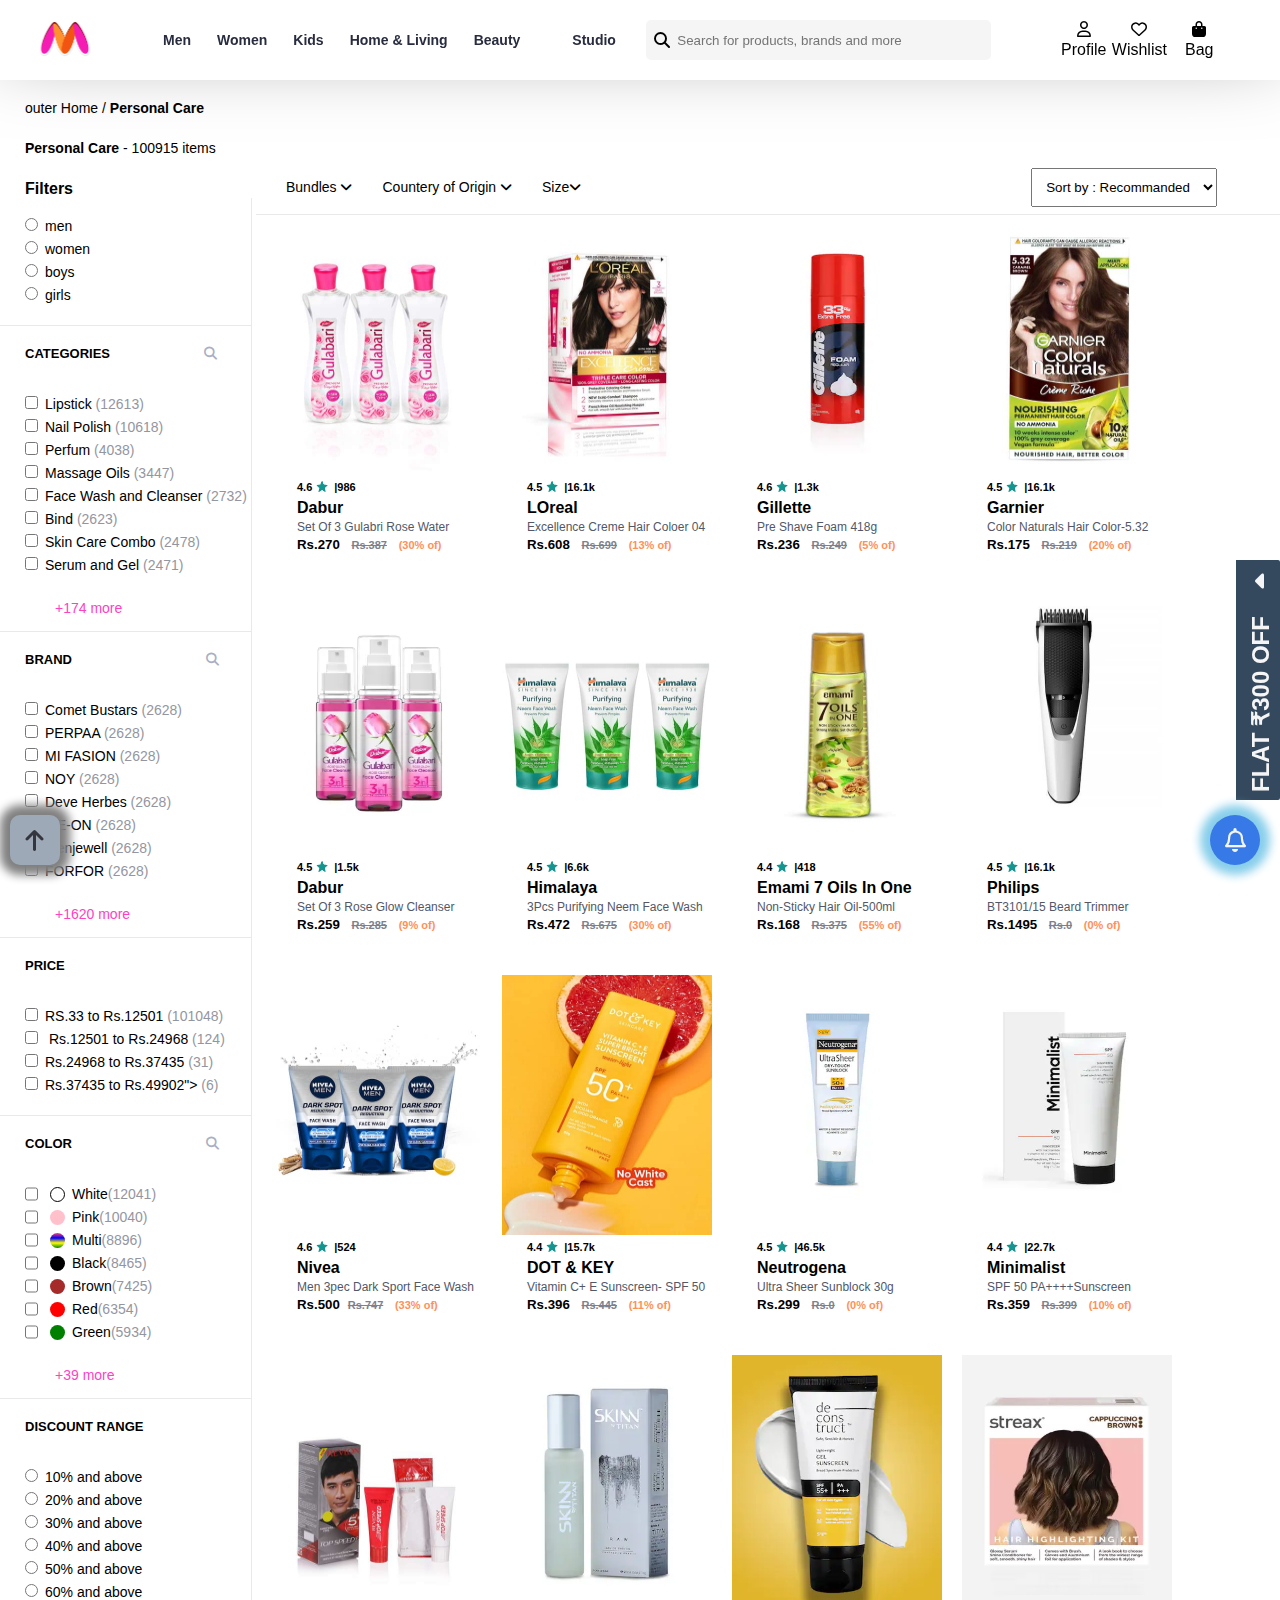
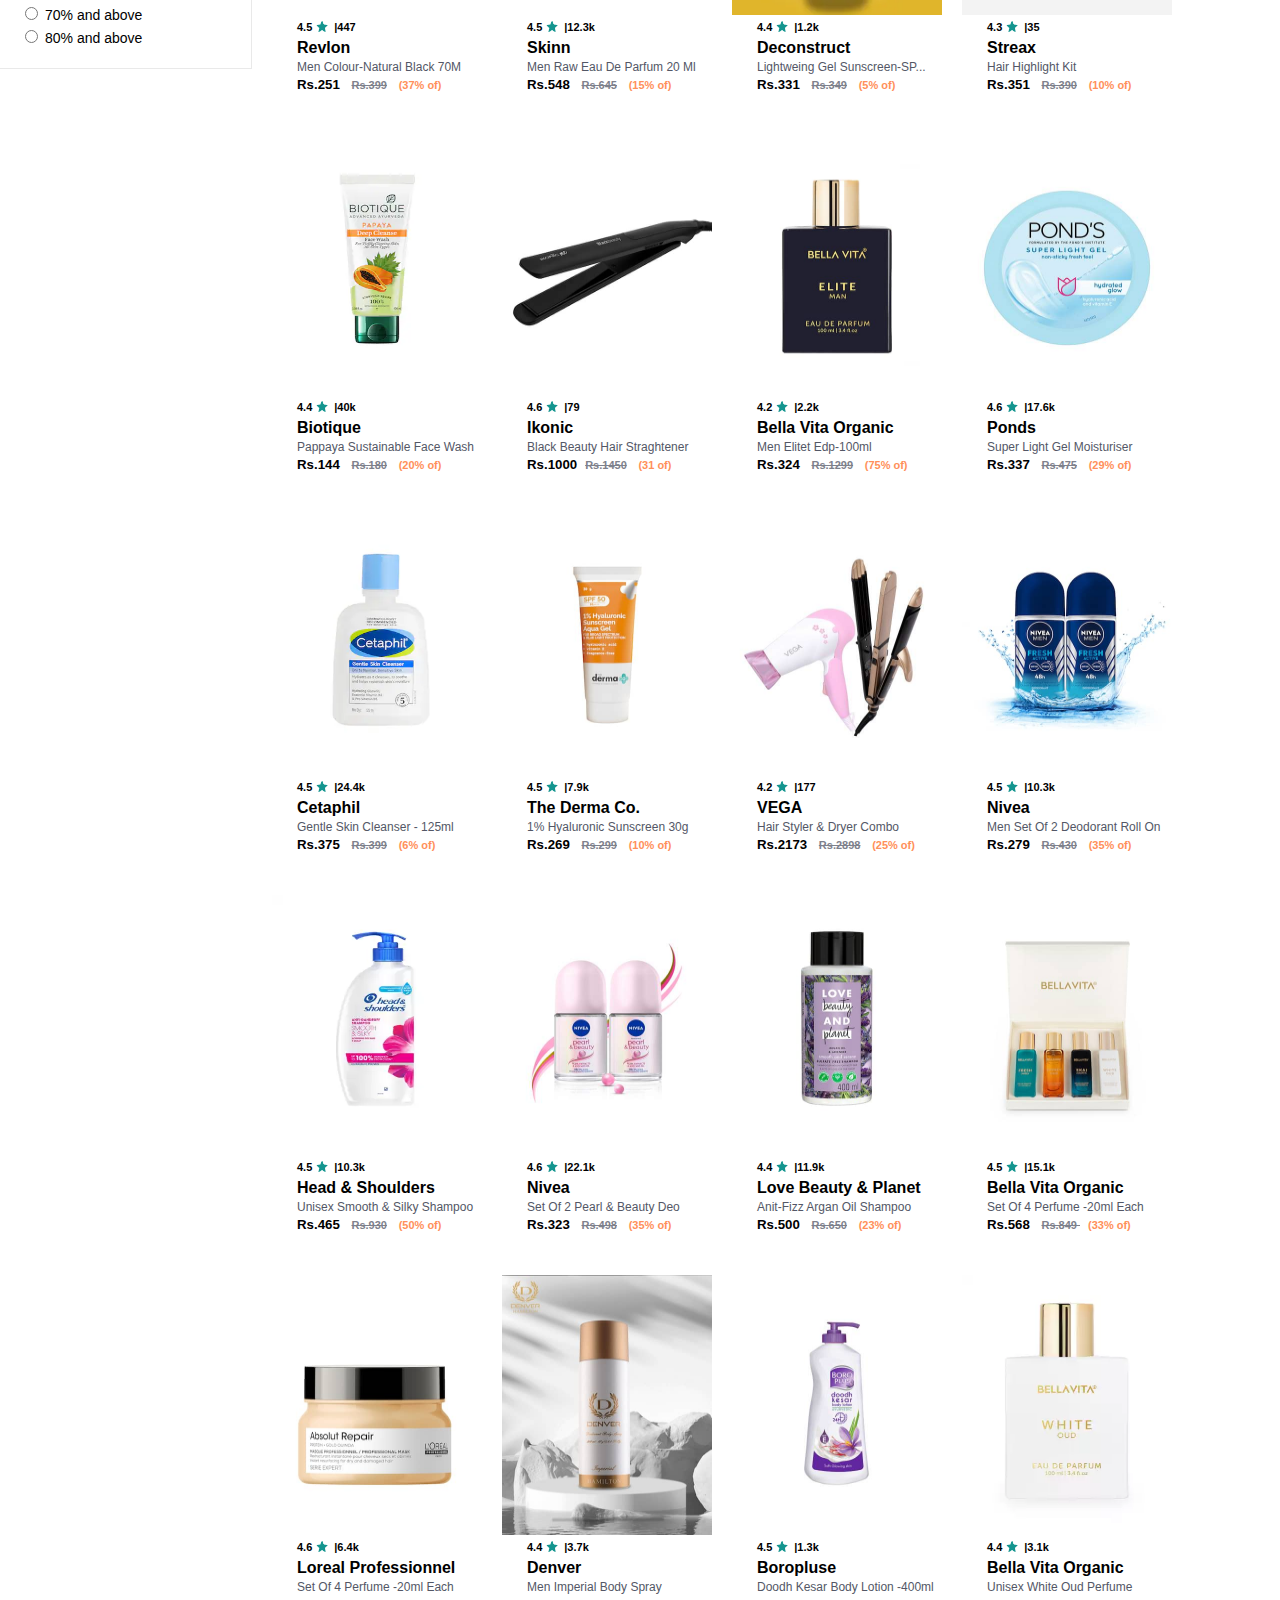
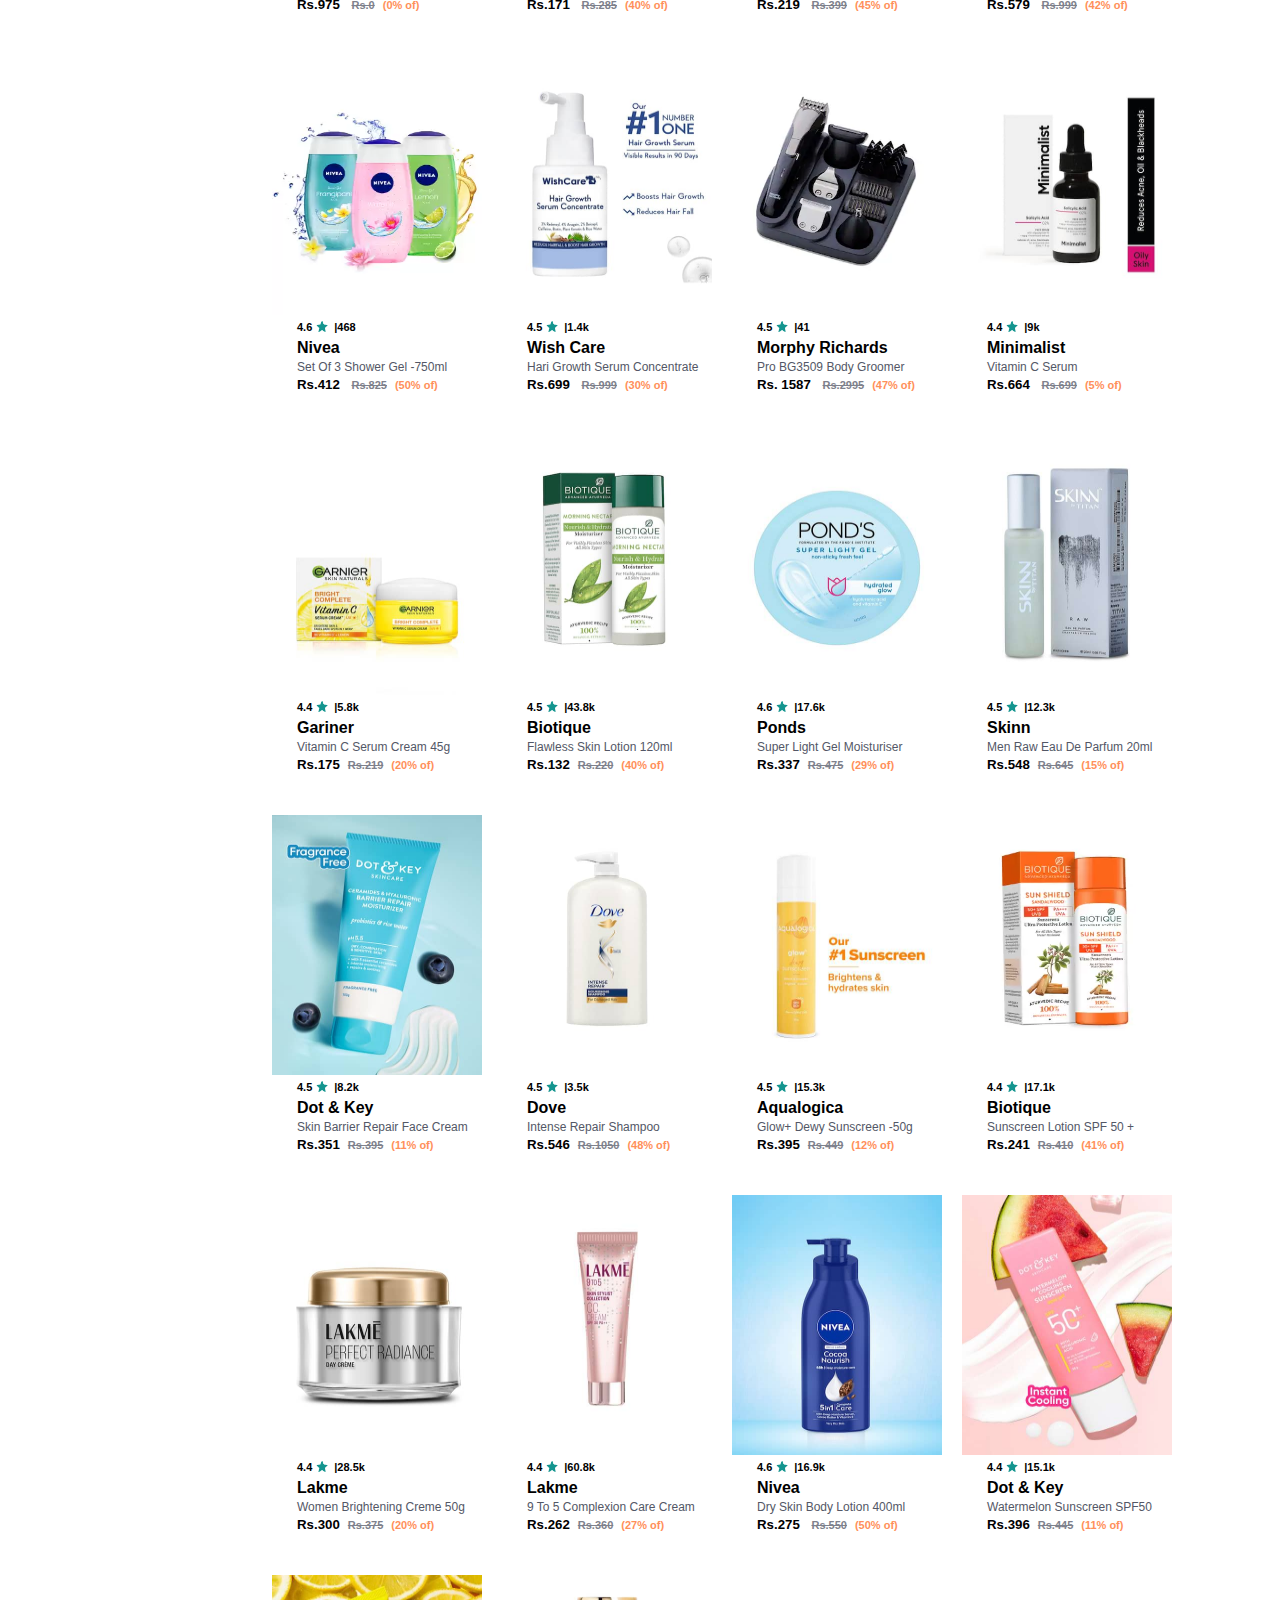
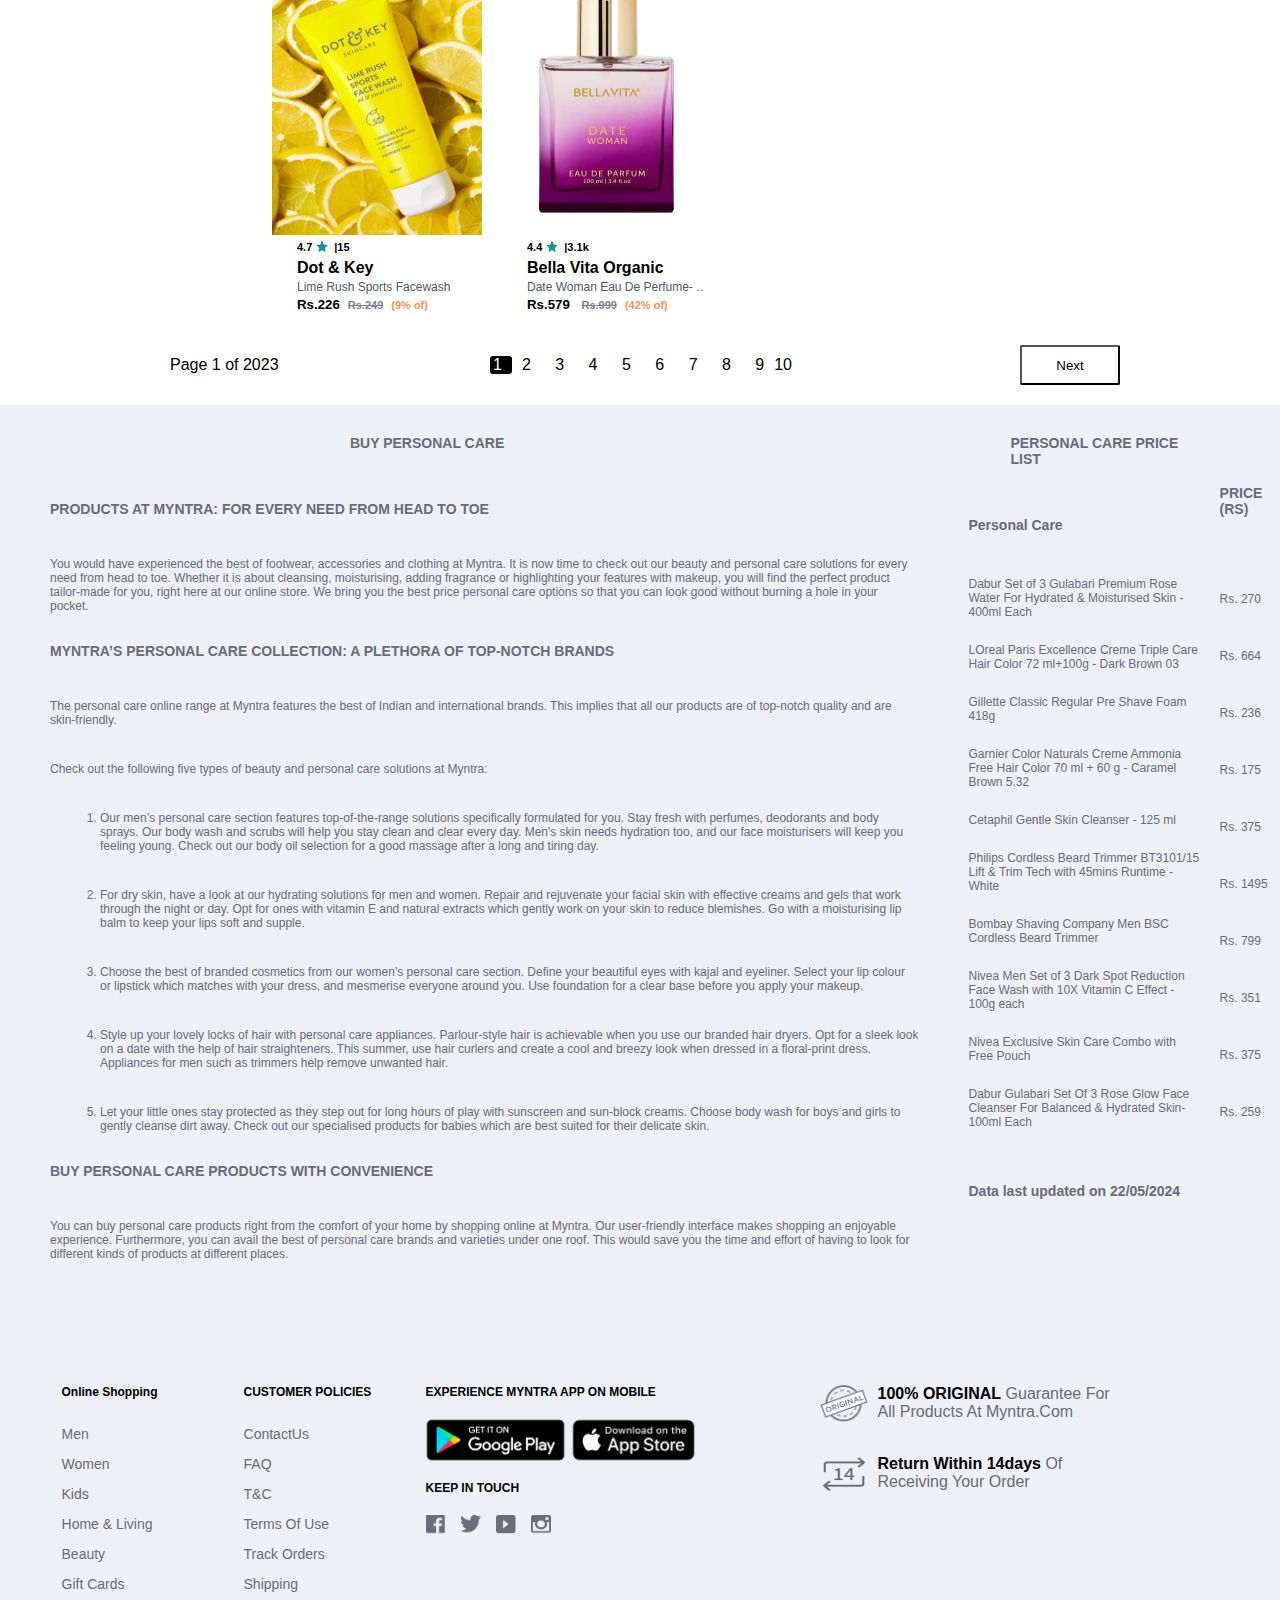
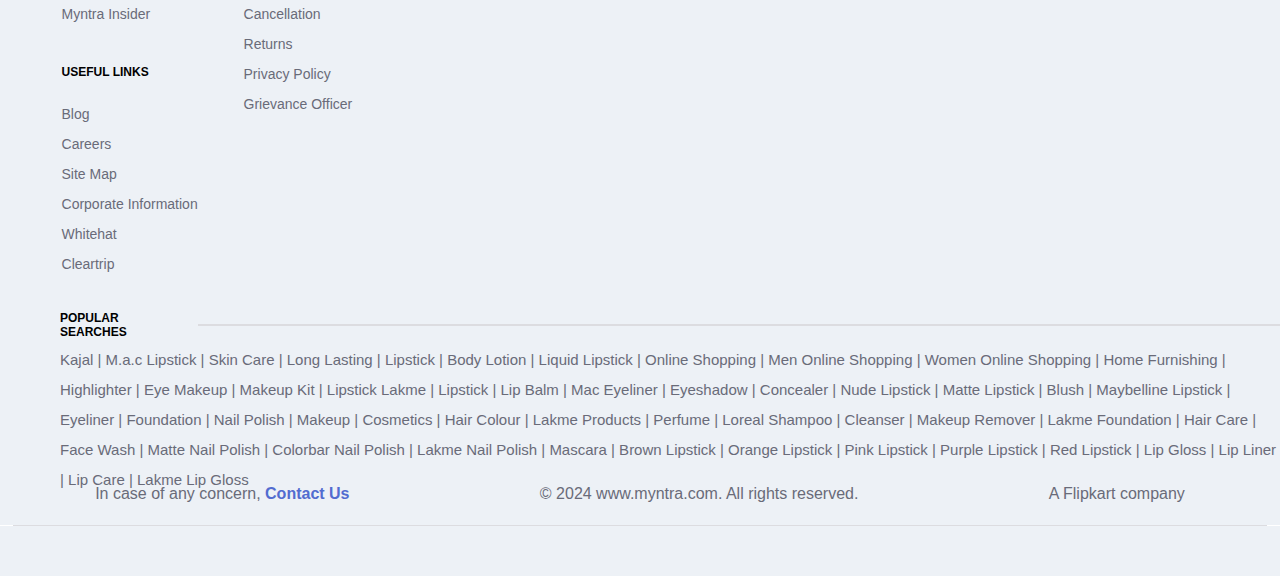
==== commit 78930aa8: "some impotent change in my web paget" ====
--- a/Beauty Products.html
+++ b/Beauty Products.html
@@ -11,32 +11,568 @@
 
     <!-- header start -->
     <header>
-        <a href="index.html">
-            <div class="for-log"></div>
-        </a>
-        <div class="for-nav">
-            <ul>
-                <a href="">
-                    <li>men</li>
-                </a>
-                <a href="women.html">
-                    <li>women</li>
-                </a>
-                <a href="">
-                    <li>kids</li>
-                </a>
-                <a href="Home and Living.html">
-                    <li>home & living</li>
-                </a>
-                <a href="Beauty Products.html">
-                    <li>beauty</li>
-                </a>
-                <a href="">
-                    <li>studio</li>
-                </a>
-            </ul>
-        </div>
-        <div class="for-input">
+    <a href="index.html">
+        <div class="for-log"></div>
+    </a>
+    <div class="for-nav">
+        <ul>
+            <a href="MEN.HTML">
+                <li>men
+                    <div class="mega_menu">
+                        <div class="part1">
+                           
+                            <ul>
+                                <h3>topwear</h3>
+                                <li>T-shirt</li>
+                                <li>casual-shirt</li>
+                                <li>formal-shirt</li>
+                                <li>sweatshirts</li>
+                                <li> sweaterts</li>
+                                <li> suite</li>
+                                <li> rain jackits</li>
+
+                                <hr>
+                                <h3> Indian & Festive Wear</h3>
+                                <li>Kurtas & Kurta Sets</li>
+                                <li>Sherwanis</li>
+                                <li>Nehru Jackets</li>
+                                <li>Dhotis</li>
+
+                            </ul>
+                        </div>
+                        <div class="part1" style="background-color: #fbfbfb;">
+                            <ul>
+                                <h3> Bottomwear</h3>
+                                <li> Jeans </li>
+                                <li> Casual Trousers</li>
+                                <li> Formal Trousers</li>
+                                <li> Shorts</li>
+                                <li> Track Pants & Joggers</li>
+                                <hr>
+                                <h3>Innerwear & Sleepwear</h3>
+                                <li>Briefs & Trunks</li>
+                                <li>Boxers</li>
+                                <li>Vests</li>
+                                <li>Sleepwear & Loungewear</li>
+                                <li>Thermals</li>
+                                <hr>
+                                <h3>Plus Size</h3>
+
+                            </ul>
+                        </div>
+                        <div class="part1">
+                            <ul>
+                                <h3>Footwear</h3>
+                                <li>Casual Shoes</li>
+                                <li>Sports Shoes</li>
+                                <li>Formal Shoes</li>
+                                <li>Sneakers</li>
+                                <li>Sandals & Floaters</li>
+                                <li>Flip Flops</li>
+                                <li>Socks</li>
+                                <hr>
+                                <h3>Personal Care & Grooming</h3>
+                                <h3>Sunglasses & Frames</h3>
+                                <h3>Watches</h3>
+                            </ul>
+                        </div>
+                        <div class="part1" style="background-color: #fbfbfb;">
+                            <ul>
+                                <h3> Sports & Active Wear</h3>
+                                <li>Sports Shoes</li>
+
+                                <li>Sports Sandals</li>
+
+                                <li>Active T-Shirts</li>
+
+                                <li>Track Pants & Shorts</li>
+
+                                <li>Tracksuits</li>
+
+                                <li>Jackets & Sweatshirts</li>
+
+                                <li>Sports Accessories</li>
+
+                                <li>Swimwear</li>
+                                <hr>
+                                <h3> Gadgets</h3>
+                                <li> Smart Wearables</li>
+                                <li> Fitness Gadgets</li>
+                                <li> Headphones</li>
+                                <li> Speakers</li>
+                            </ul>
+                        </div>
+                        <div class="part1"style="background-color: #fbfbfb;">
+                            <ul>
+                                <h3> Fashion Accessories</h3>
+                                <li> Wallets</li>
+                                <li> Belts</li>
+                                <li> Perfumes & Body Mists</li>
+                                <li> Trimmers</li>
+                                <li> Deodorants</li>
+                                <li> Ties, Cufflinks & Pocket Squares</li>
+                                <li> Accessory Gift Sets</li>
+                                <li> Caps & Hats</li>
+                                <li> Mufflers, Scarves & Gloves</li>
+                                <li> Phone Cases</li>
+                                <li> Rings & Wristwear</li>
+                                <li> Helmets</li>
+                                <hr>
+                               <h3> Bags & Backpacks</h3>
+                               <h3> Luggages & Trolleys</h3>
+                            </ul>
+                        </div>
+                    </div>
+                </li>
+            </a>
+
+            <li><a href="women.html">women </a>
+                <div class="mega_menu">
+                    <div class="part1">
+                       
+                        <ul>
+                            <h3>topwear</h3>
+                            <li>T-shirt</li>
+                            <li>casual-shirt</li>
+                            <li>formal-shirt</li>
+                            <li>sweatshirts</li>
+                            <li> sweaterts</li>
+                            <li> suite</li>
+                            <li> rain jackits</li>
+
+                            <hr>
+                            <h3> Indian & Festive Wear</h3>
+                            <li>Kurtas & Kurta Sets</li>
+                            <li>Sherwanis</li>
+                            <li>Nehru Jackets</li>
+                            <li>Dhotis</li>
+
+                        </ul>
+                    </div>
+                    <div class="part1" style="background-color: #fbfbfb;">
+                        <ul>
+                            <h3> Bottomwear</h3>
+                            <li> Jeans </li>
+                            <li> Casual Trousers</li>
+                            <li> Formal Trousers</li>
+                            <li> Shorts</li>
+                            <li> Track Pants & Joggers</li>
+                            <hr>
+                            <h3>Innerwear & Sleepwear</h3>
+                            <li>Briefs & Trunks</li>
+                            <li>Boxers</li>
+                            <li>Vests</li>
+                            <li>Sleepwear & Loungewear</li>
+                            <li>Thermals</li>
+                            <hr>
+                            <h3>Plus Size</h3>
+
+                        </ul>
+                    </div>
+                    <div class="part1">
+                        <ul>
+                            <h3>Footwear</h3>
+                            <li>Casual Shoes</li>
+                            <li>Sports Shoes</li>
+                            <li>Formal Shoes</li>
+                            <li>Sneakers</li>
+                            <li>Sandals & Floaters</li>
+                            <li>Flip Flops</li>
+                            <li>Socks</li>
+                            <hr>
+                            <h3>Personal Care & Grooming</h3>
+                            <h3>Sunglasses & Frames</h3>
+                            <h3>Watches</h3>
+                        </ul>
+                    </div>
+                    <div class="part1" style="background-color: #fbfbfb;">
+                        <ul>
+                            <h3> Sports & Active Wear</h3>
+                            <li>Sports Shoes</li>
+
+                            <li>Sports Sandals</li>
+
+                            <li>Active T-Shirts</li>
+
+                            <li>Track Pants & Shorts</li>
+
+                            <li>Tracksuits</li>
+
+                            <li>Jackets & Sweatshirts</li>
+
+                            <li>Sports Accessories</li>
+
+                            <li>Swimwear</li>
+                            <hr>
+                            <h3> Gadgets</h3>
+                            <li> Smart Wearables</li>
+                            <li> Fitness Gadgets</li>
+                            <li> Headphones</li>
+                            <li> Speakers</li>
+                        </ul>
+                    </div>
+                    <div class="part1"style="background-color: #fbfbfb;">
+                        <ul>
+                            <h3> Fashion Accessories</h3>
+                            <li> Wallets</li>
+                            <li> Belts</li>
+                            <li> Perfumes & Body Mists</li>
+                            <li> Trimmers</li>
+                            <li> Deodorants</li>
+                            <li> Ties, Cufflinks & Pocket Squares</li>
+                            <li> Accessory Gift Sets</li>
+                            <li> Caps & Hats</li>
+                            <li> Mufflers, Scarves & Gloves</li>
+                            <li> Phone Cases</li>
+                            <li> Rings & Wristwear</li>
+                            <li> Helmets</li>
+                            <hr>
+                           <h3> Bags & Backpacks</h3>
+                           <h3> Luggages & Trolleys</h3>
+                        </ul>
+                    </div>
+                </div>
+            </li>
+
+            <a href="">
+                <li>kids
+                    <div class="mega_menu">
+                        <div class="part1">
+                           
+                            <ul>
+                                <h3>topwear</h3>
+                                <li>T-shirt</li>
+                                <li>casual-shirt</li>
+                                <li>formal-shirt</li>
+                                <li>sweatshirts</li>
+                                <li> sweaterts</li>
+                                <li> suite</li>
+                                <li> rain jackits</li>
+
+                                <hr>
+                                <h3> Indian & Festive Wear</h3>
+                                <li>Kurtas & Kurta Sets</li>
+                                <li>Sherwanis</li>
+                                <li>Nehru Jackets</li>
+                                <li>Dhotis</li>
+
+                            </ul>
+                        </div>
+                        <div class="part1" style="background-color: #fbfbfb;">
+                            <ul>
+                                <h3> Bottomwear</h3>
+                                <li> Jeans </li>
+                                <li> Casual Trousers</li>
+                                <li> Formal Trousers</li>
+                                <li> Shorts</li>
+                                <li> Track Pants & Joggers</li>
+                                <hr>
+                                <h3>Innerwear & Sleepwear</h3>
+                                <li>Briefs & Trunks</li>
+                                <li>Boxers</li>
+                                <li>Vests</li>
+                                <li>Sleepwear & Loungewear</li>
+                                <li>Thermals</li>
+                                <hr>
+                                <h3>Plus Size</h3>
+
+                            </ul>
+                        </div>
+                        <div class="part1">
+                            <ul>
+                                <h3>Footwear</h3>
+                                <li>Casual Shoes</li>
+                                <li>Sports Shoes</li>
+                                <li>Formal Shoes</li>
+                                <li>Sneakers</li>
+                                <li>Sandals & Floaters</li>
+                                <li>Flip Flops</li>
+                                <li>Socks</li>
+                                <hr>
+                                <h3>Personal Care & Grooming</h3>
+                                <h3>Sunglasses & Frames</h3>
+                                <h3>Watches</h3>
+                            </ul>
+                        </div>
+                        <div class="part1" style="background-color: #fbfbfb;">
+                            <ul>
+                                <h3> Sports & Active Wear</h3>
+                                <li>Sports Shoes</li>
+
+                                <li>Sports Sandals</li>
+
+                                <li>Active T-Shirts</li>
+
+                                <li>Track Pants & Shorts</li>
+
+                                <li>Tracksuits</li>
+
+                                <li>Jackets & Sweatshirts</li>
+
+                                <li>Sports Accessories</li>
+
+                                <li>Swimwear</li>
+                                <hr>
+                                <h3> Gadgets</h3>
+                                <li> Smart Wearables</li>
+                                <li> Fitness Gadgets</li>
+                                <li> Headphones</li>
+                                <li> Speakers</li>
+                            </ul>
+                        </div>
+                        <div class="part1"style="background-color: #fbfbfb;">
+                            <ul>
+                                <h3> Fashion Accessories</h3>
+                                <li> Wallets</li>
+                                <li> Belts</li>
+                                <li> Perfumes & Body Mists</li>
+                                <li> Trimmers</li>
+                                <li> Deodorants</li>
+                                <li> Ties, Cufflinks & Pocket Squares</li>
+                                <li> Accessory Gift Sets</li>
+                                <li> Caps & Hats</li>
+                                <li> Mufflers, Scarves & Gloves</li>
+                                <li> Phone Cases</li>
+                                <li> Rings & Wristwear</li>
+                                <li> Helmets</li>
+                                <hr>
+                               <h3> Bags & Backpacks</h3>
+                               <h3> Luggages & Trolleys</h3>
+                            </ul>
+                        </div>
+                    </div>
+                </li>
+            </a>
+            <a href="Home and Living.html">
+                <li>home & living
+                    <div class="mega_menu">
+                        <div class="part1">
+                           
+                            <ul>
+                                <h3>topwear</h3>
+                                <li>T-shirt</li>
+                                <li>casual-shirt</li>
+                                <li>formal-shirt</li>
+                                <li>sweatshirts</li>
+                                <li> sweaterts</li>
+                                <li> suite</li>
+                                <li> rain jackits</li>
+
+                                <hr>
+                                <h3> Indian & Festive Wear</h3>
+                                <li>Kurtas & Kurta Sets</li>
+                                <li>Sherwanis</li>
+                                <li>Nehru Jackets</li>
+                                <li>Dhotis</li>
+
+                            </ul>
+                        </div>
+                        <div class="part1" style="background-color: #fbfbfb;">
+                            <ul>
+                                <h3> Bottomwear</h3>
+                                <li> Jeans </li>
+                                <li> Casual Trousers</li>
+                                <li> Formal Trousers</li>
+                                <li> Shorts</li>
+                                <li> Track Pants & Joggers</li>
+                                <hr>
+                                <h3>Innerwear & Sleepwear</h3>
+                                <li>Briefs & Trunks</li>
+                                <li>Boxers</li>
+                                <li>Vests</li>
+                                <li>Sleepwear & Loungewear</li>
+                                <li>Thermals</li>
+                                <hr>
+                                <h3>Plus Size</h3>
+
+                            </ul>
+                        </div>
+                        <div class="part1">
+                            <ul>
+                                <h3>Footwear</h3>
+                                <li>Casual Shoes</li>
+                                <li>Sports Shoes</li>
+                                <li>Formal Shoes</li>
+                                <li>Sneakers</li>
+                                <li>Sandals & Floaters</li>
+                                <li>Flip Flops</li>
+                                <li>Socks</li>
+                                <hr>
+                                <h3>Personal Care & Grooming</h3>
+                                <h3>Sunglasses & Frames</h3>
+                                <h3>Watches</h3>
+                            </ul>
+                        </div>
+                        <div class="part1" style="background-color: #fbfbfb;">
+                            <ul>
+                                <h3> Sports & Active Wear</h3>
+                                <li>Sports Shoes</li>
+
+                                <li>Sports Sandals</li>
+
+                                <li>Active T-Shirts</li>
+
+                                <li>Track Pants & Shorts</li>
+
+                                <li>Tracksuits</li>
+
+                                <li>Jackets & Sweatshirts</li>
+
+                                <li>Sports Accessories</li>
+
+                                <li>Swimwear</li>
+                                <hr>
+                                <h3> Gadgets</h3>
+                                <li> Smart Wearables</li>
+                                <li> Fitness Gadgets</li>
+                                <li> Headphones</li>
+                                <li> Speakers</li>
+                            </ul>
+                        </div>
+                        <div class="part1"style="background-color: #fbfbfb;">
+                            <ul>
+                                <h3> Fashion Accessories</h3>
+                                <li> Wallets</li>
+                                <li> Belts</li>
+                                <li> Perfumes & Body Mists</li>
+                                <li> Trimmers</li>
+                                <li> Deodorants</li>
+                                <li> Ties, Cufflinks & Pocket Squares</li>
+                                <li> Accessory Gift Sets</li>
+                                <li> Caps & Hats</li>
+                                <li> Mufflers, Scarves & Gloves</li>
+                                <li> Phone Cases</li>
+                                <li> Rings & Wristwear</li>
+                                <li> Helmets</li>
+                                <hr>
+                               <h3> Bags & Backpacks</h3>
+                               <h3> Luggages & Trolleys</h3>
+                            </ul>
+                        </div>
+                    </div>
+                </li>
+            </a>
+            <a href="Beauty Products.html">
+                <li>beauty
+                    <div class="mega_menu">
+                        <div class="part1">
+                           
+                            <ul>
+                                <h3>topwear</h3>
+                                <li>T-shirt</li>
+                                <li>casual-shirt</li>
+                                <li>formal-shirt</li>
+                                <li>sweatshirts</li>
+                                <li> sweaterts</li>
+                                <li> suite</li>
+                                <li> rain jackits</li>
+
+                                <hr>
+                                <h3> Indian & Festive Wear</h3>
+                                <li>Kurtas & Kurta Sets</li>
+                                <li>Sherwanis</li>
+                                <li>Nehru Jackets</li>
+                                <li>Dhotis</li>
+
+                            </ul>
+                        </div>
+                        <div class="part1" style="background-color: #fbfbfb;">
+                            <ul>
+                                <h3> Bottomwear</h3>
+                                <li> Jeans </li>
+                                <li> Casual Trousers</li>
+                                <li> Formal Trousers</li>
+                                <li> Shorts</li>
+                                <li> Track Pants & Joggers</li>
+                                <hr>
+                                <h3>Innerwear & Sleepwear</h3>
+                                <li>Briefs & Trunks</li>
+                                <li>Boxers</li>
+                                <li>Vests</li>
+                                <li>Sleepwear & Loungewear</li>
+                                <li>Thermals</li>
+                                <hr>
+                                <h3>Plus Size</h3>
+
+                            </ul>
+                        </div>
+                        <div class="part1">
+                            <ul>
+                                <h3>Footwear</h3>
+                                <li>Casual Shoes</li>
+                                <li>Sports Shoes</li>
+                                <li>Formal Shoes</li>
+                                <li>Sneakers</li>
+                                <li>Sandals & Floaters</li>
+                                <li>Flip Flops</li>
+                                <li>Socks</li>
+                                <hr>
+                                <h3>Personal Care & Grooming</h3>
+                                <h3>Sunglasses & Frames</h3>
+                                <h3>Watches</h3>
+                            </ul>
+                        </div>
+                        <div class="part1" style="background-color: #fbfbfb;">
+                            <ul>
+                                <h3> Sports & Active Wear</h3>
+                                <li>Sports Shoes</li>
+
+                                <li>Sports Sandals</li>
+
+                                <li>Active T-Shirts</li>
+
+                                <li>Track Pants & Shorts</li>
+
+                                <li>Tracksuits</li>
+
+                                <li>Jackets & Sweatshirts</li>
+
+                                <li>Sports Accessories</li>
+
+                                <li>Swimwear</li>
+                                <hr>
+                                <h3> Gadgets</h3>
+                                <li> Smart Wearables</li>
+                                <li> Fitness Gadgets</li>
+                                <li> Headphones</li>
+                                <li> Speakers</li>
+                            </ul>
+                        </div>
+                        <div class="part1"style="background-color: #fbfbfb;">
+                            <ul>
+                                <h3> Fashion Accessories</h3>
+                                <li> Wallets</li>
+                                <li> Belts</li>
+                                <li> Perfumes & Body Mists</li>
+                                <li> Trimmers</li>
+                                <li> Deodorants</li>
+                                <li> Ties, Cufflinks & Pocket Squares</li>
+                                <li> Accessory Gift Sets</li>
+                                <li> Caps & Hats</li>
+                                <li> Mufflers, Scarves & Gloves</li>
+                                <li> Phone Cases</li>
+                                <li> Rings & Wristwear</li>
+                                <li> Helmets</li>
+                                <hr>
+                               <h3> Bags & Backpacks</h3>
+                               <h3> Luggages & Trolleys</h3>
+                            </ul>
+                        </div>
+                    </div>
+                </li>
+            </a>
+            <a href="">
+                <li>studio
+                    <div class="mega_menu1">
+                        <div class="imge-stud"> <a href=""><img src="imges/sudio-nav-banner.png" ></a> </div>
+                        <button>EXPLORE STUDIO <i class="fa-solid fa-angle-right"></i></button>
+                    </div>
+
+                </li>
+            </a>
+        </ul>
+    </div>
+ <div class="for-input">
             <div class="for-icon">
                 <i class="fa-solid fa-magnifying-glass"></i>
             </div>
@@ -60,7 +596,7 @@
     </header>
     <!-- hedar end -->
     <!-- row1 start -->
-    <div class="home-persol-care">outer
+    <div class="home-persol-care"  id="top">outer
 
         <a href=""> Home / </a>
         <a href=""> <span style="font-weight: bold; color: black;">Personal Care</span></a>
@@ -1284,6 +1820,7 @@
     </footer>
     <div class="side-imge">FLAT ₹300 OFF <a href="#"><i class="fa-solid fa-caret-right"></i></a></div>
     <div class="bell-imge"> <a href="#"><i class="fa-regular fa-bell"></i></i></a></div>
+    <div class="uper-imge"> <a href="#top"><i class="fa-solid fa-arrow-up"></i></a></div>
 </body>
 
 </html>--- a/css/styel.css
+++ b/css/styel.css
@@ -8,6 +8,10 @@
     font-family: Assistant, -apple-system, BlinkMacSystemFont, Segoe UI, Roboto, Helvetica, Arial, sans-serif;
 }
 
+html{
+
+    scroll-behavior: smooth;
+}
 header {
     width: 100%;
     padding: 10px;
@@ -17,6 +21,8 @@
     align-items: center;
     position: sticky;
     top: 0px;
+    
+
 }
 
 .for-log {
@@ -38,6 +44,7 @@
 .for-nav ul li {
     font-size: 14px;
     text-transform: capitalize;
+
     font-family: Assistant, -apple-system, BlinkMacSystemFont, Segoe UI, Roboto, Helvetica, Arial, sans-serif;
 }
 
@@ -45,6 +52,7 @@
     margin-left: 70px;
     color: #282c3f;
     font-weight: bold;
+    
 }
 
 .for-input {
@@ -80,10 +88,10 @@
 }
 
 .side-logo {
-    width: 210px;
+    width: 176px;
     height: 60px;
     /* background-color: pink; */
-    margin-left: 70px;
+    margin-left: 86px;
     display: flex;
     gap: 5%;
 }
@@ -135,7 +143,7 @@
 }
 
 .mid-outer {
-    height: 277px;
+    height: 315px;
     width: 100%;
     /* background-color: darkcyan; */
     display: flex;
@@ -981,21 +989,121 @@
 
 
 }
- /* .for-nav>ul>li:hover{
-    opacity: 1;
+ .uper-imge{
+
+    margin-top: 10px;
+    height: 50px;
+    width: 50px;
+    background-color:rgb(157, 169, 182);
+    position: fixed;
+    bottom: 35px;
+    left: 10px;
+    font-size: 24px;
+    font-weight: bold;
+    text-align: center;
+    color: #35353d;
+    border-radius: 10px;
+    display: flex;
+    justify-content: center;
+    align-items: center;
+    box-shadow: 0px 0px 10px 10px gray;
+
+ }
+ .mega_menu{
+    height: 400px;
+    width: 1050px;
+    background-color: #f9f9fd;
+    border: 1px solid transparent;
+    margin-top: 80px;
+    display: flex;
+    position: absolute;
+    top: 0px;
+    left: 90px;
+    justify-content: center;
+    align-items: center;
+    gap: 10px;
+    visibility: hidden;
+    box-shadow: 0px 0px 5px 5px #dcdce0 ;
+
+  
+ }
+ .part1{
+    height: 90%;
+    width: 20%;
+    background-color: #ffffff;
+
+ }
+ .part1 ul{
+    display: block;
+    
+
+ }
+ .for-nav ul li:hover .mega_menu{
     visibility: visible;
-
-
-}
-.mega-menu{
-
-    height: 300px;
-    width: 100%;
-    background-color: darkseagreen;
+    
+ }
+ .part1 ul li{
+    color:#282c3f ;
+    padding-top: 5px;
+    padding-left: 10px;
+    font-size: 12px;
+
+ }
+ .part1 ul h3{
+    color:#ee5f73 ;
+    padding: 5px 0px;
+    font-size: 15px;
+    padding-left: 15px;
+ }
+ .part1 ul hr{
+    color:#ffffff;
+   margin-top: 4px;
+    width: 90%;
+ }
+ .mega_menu1{
+    height: 330px;
+    width: 500px;
+    background-color: #e9e9e9;
+    border: 1px solid transparent;
+    margin-top: 80px;
+    /* display: flex; */
     position: absolute;
-    top: 110%;
-    left: 0%;
-    opacity: 0;
-    transition: 1s;
-    box-shadow: 0px 0px 10px 10px #ccc;
-} */+    top: 0px;
+    left: 300px;
+    justify-content: center;
+    align-items: center;
+    gap: 10px;
+    visibility: hidden;
+    box-shadow: 0px 0px 5px 5px #e4e1e2 ;
+    border-radius: 0px 0px 4px 4px;
+    
+ }
+ .for-nav ul li:hover .mega_menu1{
+    visibility: visible;
+    transition: 2s;
+ }
+ 
+ .imge-stud{
+    height: 75%;
+    width: 100%;
+    /* background-color: darkcyan; */
+    display: flex;
+    justify-content: center;
+    align-items: center;
+    /* margin-top: 5px; */
+ }
+ .imge-stud img{
+    height: 90%;
+    width: 90%;
+padding-left: 70px;
+    /* margin-top: 5px; */
+ }
+ .mega_menu1 button{
+    height: 50px;
+    width: 200px;
+    background: transparent;
+    font-size: 15px;
+    margin: 5px 0px 5px 150px;
+    border-radius: 5px;
+    cursor: pointer;
+ }
